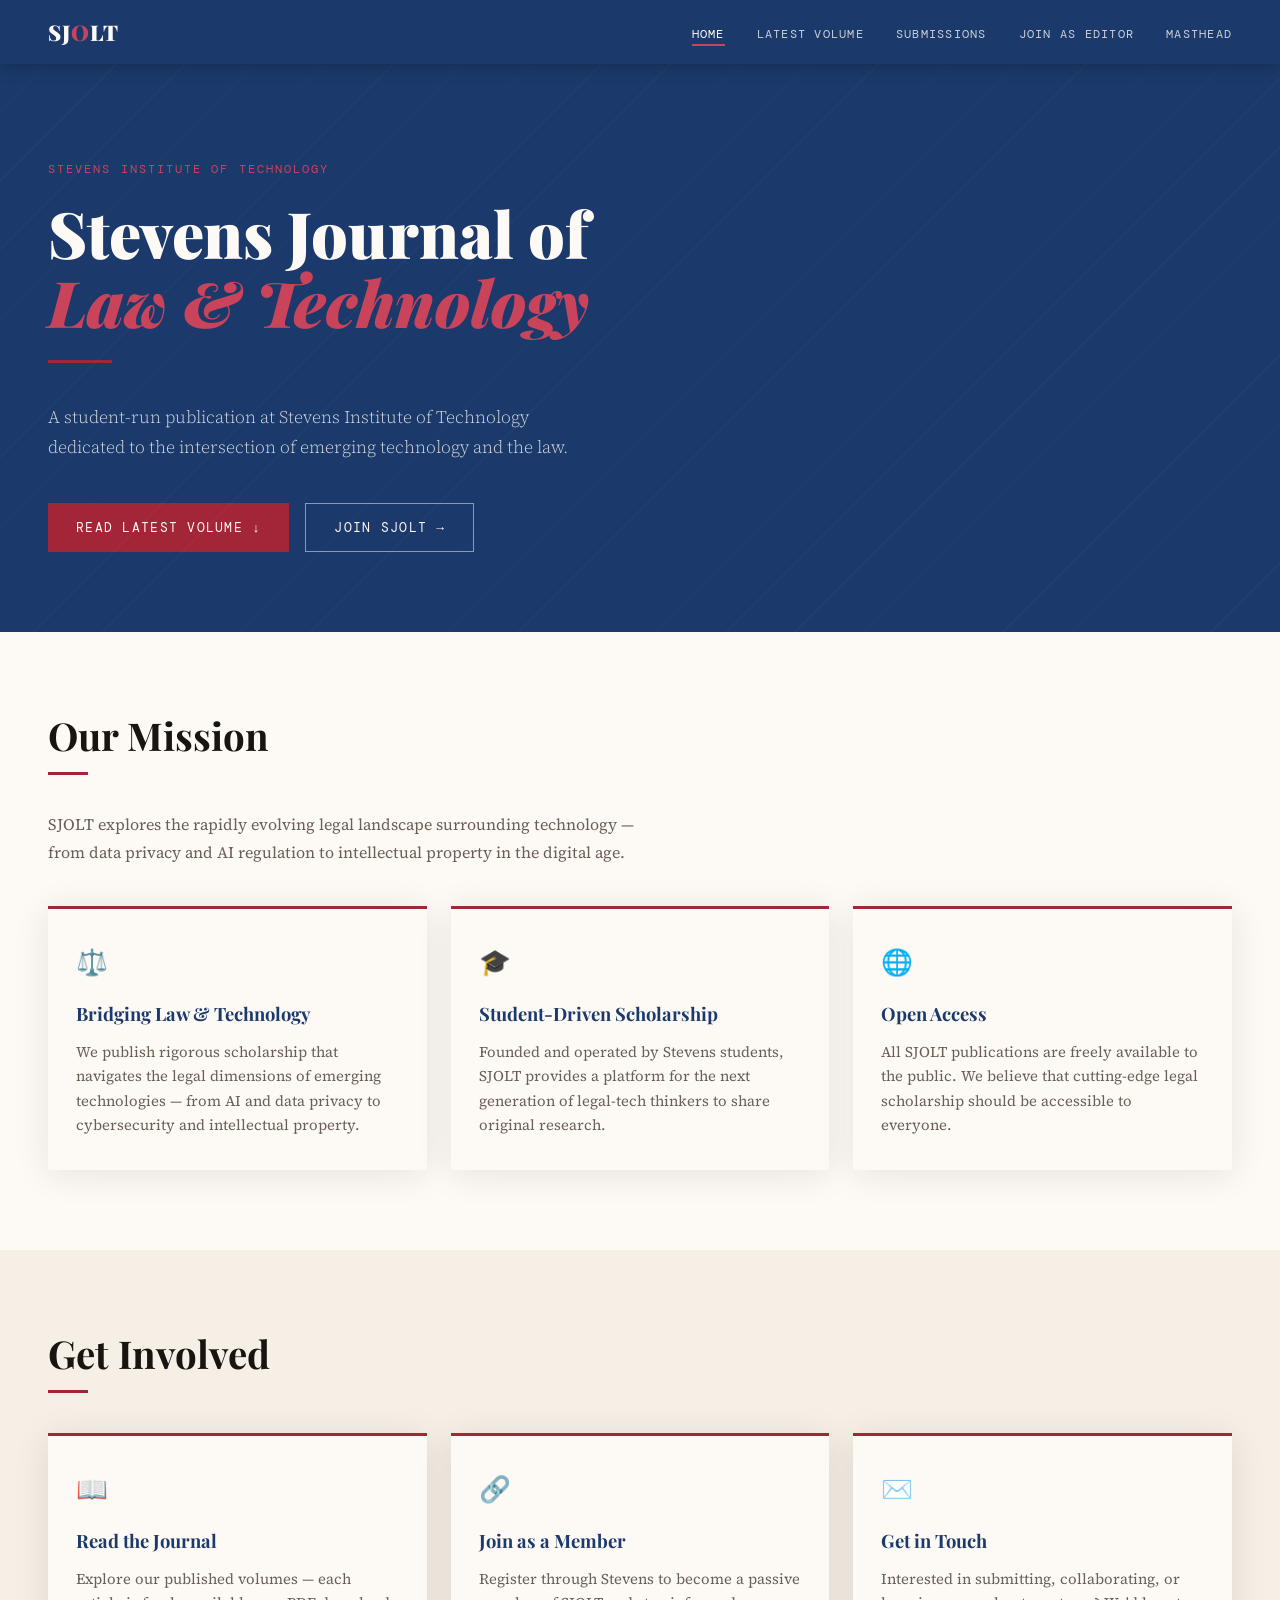
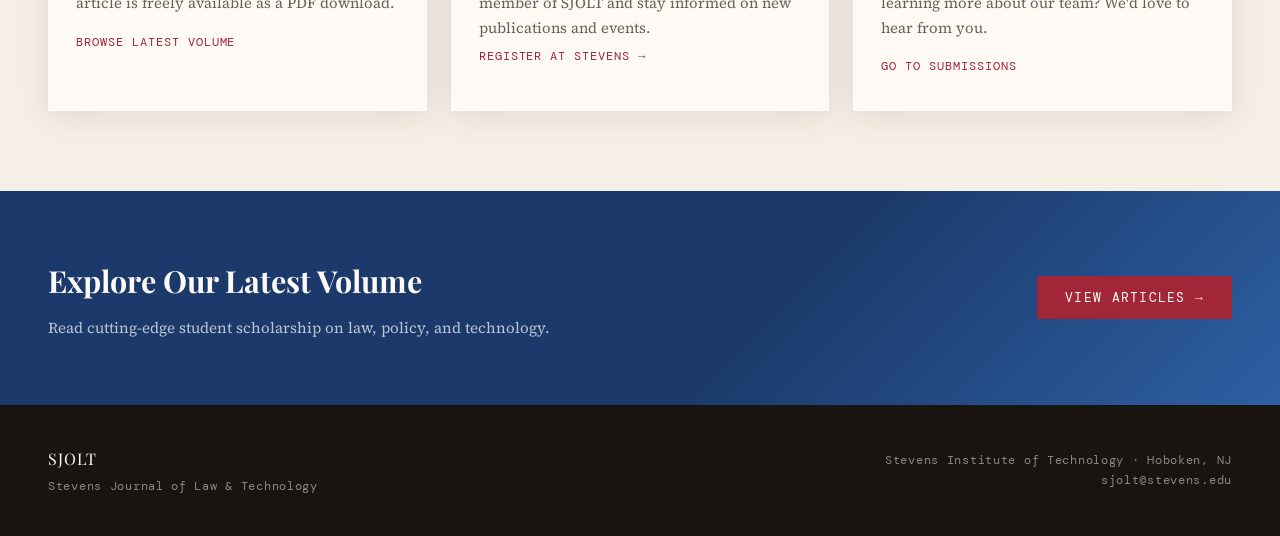
==== index.html @ f8bfecc7 "added actual data and volumes" ====
<!DOCTYPE html>
<html lang="en">
<head>
  <meta charset="UTF-8" />
  <meta name="viewport" content="width=device-width, initial-scale=1.0" />
  <title>SJOLT — Stevens Journal of Law & Technology</title>
  <link rel="preconnect" href="https://fonts.googleapis.com" />
  <link href="https://fonts.googleapis.com/css2?family=Playfair+Display:ital,wght@0,700;0,900;1,700&family=Source+Serif+4:ital,wght@0,300;0,400;0,600;1,300;1,400&family=DM+Mono:wght@400;500&display=swap" rel="stylesheet" />
  <style>
    /* ─── DESIGN TOKENS ─────────────────────────────────────── */
    :root {
      --red:        #A32638;   /* Stevens crimson */
      --red-dark:   #7A1C2A;
      --red-light:  #C9445A;
      --blue:       #1B3A6B;   /* Stevens navy */
      --blue-mid:   #2E5FA3;
      --blue-light: #D6E4F7;
      --white:      #FDFAF6;
      --cream:      #F5EFE6;
      --ink:        #1A1410;
      --muted:      #6B5F55;
      --rule:       rgba(163,38,56,0.18);
      --shadow:     0 4px 32px rgba(26,20,16,0.10);
      --shadow-lg:  0 12px 48px rgba(26,20,16,0.16);
    }

    /* ─── RESET & BASE ──────────────────────────────────────── */
    *, *::before, *::after { box-sizing: border-box; margin: 0; padding: 0; }
    html { scroll-behavior: smooth; }
    body {
      font-family: 'Source Serif 4', Georgia, serif;
      background: var(--white);
      color: var(--ink);
      font-size: 17px;
      line-height: 1.7;
    }
    img { display: block; max-width: 100%; }
    a { color: var(--red); text-decoration: none; }
    a:hover { text-decoration: underline; }

    /* ─── NAVIGATION ────────────────────────────────────────── */
    nav {
      position: sticky; top: 0; z-index: 100;
      background: var(--blue);
      display: flex; align-items: center; justify-content: space-between;
      padding: 0 48px;
      height: 64px;
      box-shadow: 0 2px 16px rgba(0,0,0,0.25);
    }
    .nav-logo {
      font-family: 'Playfair Display', serif;
      font-weight: 900;
      font-size: 1.35rem;
      color: var(--white);
      letter-spacing: 0.04em;
    }
    .nav-logo span { color: var(--red-light); }
    .nav-links { display: flex; gap: 32px; list-style: none; }
    .nav-links a {
      font-family: 'DM Mono', monospace;
      font-size: 0.78rem;
      letter-spacing: 0.1em;
      text-transform: uppercase;
      color: rgba(253,250,246,0.78);
      transition: color .2s;
    }
    .nav-links a:hover, .nav-links a.active { color: var(--white); text-decoration: none; }
    .nav-links a.active {
      border-bottom: 2px solid var(--red-light);
      padding-bottom: 2px;
    }
    .nav-burger { display: none; background: none; border: none; cursor: pointer; }
    .nav-burger span {
      display: block; width: 24px; height: 2px;
      background: var(--white); margin: 5px 0;
      transition: .3s;
    }

    /* ─── PAGES (SPA) ───────────────────────────────────────── */
    .page { display: none; animation: fadeUp .45s ease both; }
    .page.active { display: block; }
    @keyframes fadeUp {
      from { opacity: 0; transform: translateY(18px); }
      to   { opacity: 1; transform: translateY(0); }
    }

    /* ─── HERO ──────────────────────────────────────────────── */
    .hero {
      background: var(--blue);
      color: var(--white);
      padding: 96px 48px 80px;
      position: relative;
      overflow: hidden;
    }
    .hero::before {
      content: '';
      position: absolute; inset: 0;
      background: repeating-linear-gradient(
        -45deg,
        transparent,
        transparent 48px,
        rgba(255,255,255,0.025) 48px,
        rgba(255,255,255,0.025) 49px
      );
    }
    .hero-eyebrow {
      font-family: 'DM Mono', monospace;
      font-size: 0.72rem;
      letter-spacing: 0.18em;
      text-transform: uppercase;
      color: var(--red-light);
      margin-bottom: 18px;
    }
    .hero h1 {
      font-family: 'Playfair Display', serif;
      font-size: clamp(2.4rem, 5vw, 4.2rem);
      font-weight: 900;
      line-height: 1.08;
      max-width: 720px;
      margin-bottom: 24px;
    }
    .hero h1 em { font-style: italic; color: var(--red-light); }
    .hero-sub {
      font-size: 1.1rem;
      font-weight: 300;
      color: rgba(253,250,246,0.82);
      max-width: 560px;
      margin-bottom: 40px;
    }
    .hero-rule {
      width: 64px; height: 3px;
      background: var(--red);
      margin-bottom: 40px;
    }
    .btn {
      display: inline-flex; align-items: center; gap: 10px;
      padding: 13px 28px;
      font-family: 'DM Mono', monospace;
      font-size: 0.8rem;
      letter-spacing: 0.1em;
      text-transform: uppercase;
      border: none; cursor: pointer;
      transition: all .22s;
      text-decoration: none !important;
    }
    .btn-primary {
      background: var(--red);
      color: var(--white);
    }
    .btn-primary:hover { background: var(--red-dark); transform: translateY(-2px); box-shadow: 0 6px 20px rgba(163,38,56,0.4); }
    .btn-outline {
      background: transparent;
      color: var(--white);
      border: 1.5px solid rgba(253,250,246,0.5);
    }
    .btn-outline:hover { border-color: var(--white); background: rgba(255,255,255,0.08); }
    .btn-blue {
      background: var(--blue);
      color: var(--white);
    }
    .btn-blue:hover { background: var(--blue-mid); transform: translateY(-2px); }
    .hero-buttons { display: flex; gap: 16px; flex-wrap: wrap; }

    /* ─── SECTION SHELL ─────────────────────────────────────── */
    .section {
      padding: 80px 48px;
    }
    .section-alt { background: var(--cream); }
    .section-blue { background: var(--blue); color: var(--white); }
    .section-title {
      font-family: 'Playfair Display', serif;
      font-size: clamp(1.6rem, 3vw, 2.4rem);
      font-weight: 700;
      line-height: 1.2;
      margin-bottom: 8px;
    }
    .section-title-rule {
      width: 40px; height: 3px;
      background: var(--red);
      margin: 14px 0 36px;
    }
    .section-blue .section-title-rule { background: var(--red-light); }
    .section-sub {
      font-size: 1rem;
      color: var(--muted);
      max-width: 620px;
      margin-bottom: 40px;
    }
    .section-blue .section-sub { color: rgba(253,250,246,0.72); }

    /* ─── MISSION CARDS ─────────────────────────────────────── */
    .cards {
      display: grid;
      grid-template-columns: repeat(auto-fit, minmax(260px, 1fr));
      gap: 24px;
      margin-top: 40px;
    }
    .card {
      background: var(--white);
      border-top: 3px solid var(--red);
      padding: 32px 28px;
      box-shadow: var(--shadow);
      transition: transform .22s, box-shadow .22s;
    }
    .card:hover { transform: translateY(-4px); box-shadow: var(--shadow-lg); }
    .card-icon {
      font-size: 1.6rem;
      margin-bottom: 14px;
    }
    .card h3 {
      font-family: 'Playfair Display', serif;
      font-size: 1.15rem;
      margin-bottom: 10px;
      color: var(--blue);
    }
    .card p {
      font-size: 0.93rem;
      color: var(--muted);
      line-height: 1.65;
    }
    .card-action {
      margin-top: 18px;
      font-family: 'DM Mono', monospace;
      font-size: 0.76rem;
      letter-spacing: 0.08em;
      text-transform: uppercase;
      color: var(--red);
      cursor: pointer;
      background: none;
      border: none;
      padding: 0;
    }
    .card-action:hover { text-decoration: underline; }

    /* ─── LATEST VOLUME BTN AREA ────────────────────────────── */
    .volume-cta {
      background: linear-gradient(135deg, var(--blue) 60%, var(--blue-mid));
      color: var(--white);
      padding: 64px 48px;
      display: flex;
      align-items: center;
      justify-content: space-between;
      gap: 32px;
      flex-wrap: wrap;
    }
    .volume-cta h2 {
      font-family: 'Playfair Display', serif;
      font-size: 1.9rem;
      max-width: 500px;
    }
    .volume-cta p {
      color: rgba(253,250,246,0.72);
      margin-top: 8px;
      font-size: 0.95rem;
    }

    /* ─── ARTICLE LIST (Latest Volume) ─────────────────────── */
    .article-list { max-width: 860px; }
    .article-item {
      border-bottom: 1px solid var(--rule);
      padding: 36px 0;
      display: grid;
      grid-template-columns: 1fr auto;
      gap: 24px;
      align-start: start;
    }
    .article-item:first-child { padding-top: 0; }
    .article-meta {
      font-family: 'DM Mono', monospace;
      font-size: 0.72rem;
      letter-spacing: 0.1em;
      text-transform: uppercase;
      color: var(--red);
      margin-bottom: 8px;
    }
    .article-title {
      font-family: 'Playfair Display', serif;
      font-size: 1.25rem;
      font-weight: 700;
      color: var(--blue);
      margin-bottom: 10px;
      cursor: pointer;
      transition: color .18s;
    }
    .article-title:hover { color: var(--red); }
    .article-author {
      font-size: 0.88rem;
      font-style: italic;
      color: var(--muted);
      margin-bottom: 14px;
    }
    .article-abstract {
      font-size: 0.93rem;
      color: var(--muted);
      line-height: 1.7;
      max-width: 680px;
    }
    .article-download {
      display: flex;
      flex-direction: column;
      align-items: center;
      gap: 6px;
      padding: 16px 20px;
      background: var(--blue-light);
      color: var(--blue);
      font-family: 'DM Mono', monospace;
      font-size: 0.7rem;
      letter-spacing: 0.08em;
      text-transform: uppercase;
      border: none;
      cursor: pointer;
      transition: background .2s, color .2s;
      min-width: 90px;
      text-align: center;
      align-self: start;
      text-decoration: none !important;
    }
    .article-download:hover { background: var(--blue); color: var(--white); }
    .article-download-icon { font-size: 1.4rem; }

    /* ─── SUBMISSION FORMS ──────────────────────────────────── */
    .form-wrapper {
      background: var(--white);
      border-left: 4px solid var(--red);
      padding: 40px 36px;
      box-shadow: var(--shadow);
      max-width: 680px;
      margin-bottom: 40px;
    }
    .form-title {
      font-family: 'Playfair Display', serif;
      font-size: 1.3rem;
      color: var(--blue);
      margin-bottom: 6px;
    }
    .form-desc {
      font-size: 0.9rem;
      color: var(--muted);
      margin-bottom: 28px;
    }
    .form-group { margin-bottom: 20px; }
    .form-group label {
      display: block;
      font-family: 'DM Mono', monospace;
      font-size: 0.74rem;
      letter-spacing: 0.1em;
      text-transform: uppercase;
      color: var(--blue);
      margin-bottom: 6px;
    }
    .form-group input,
    .form-group textarea,
    .form-group select {
      width: 100%;
      padding: 12px 14px;
      border: 1.5px solid rgba(26,20,16,0.15);
      background: var(--white);
      font-family: 'Source Serif 4', serif;
      font-size: 0.95rem;
      color: var(--ink);
      outline: none;
      transition: border-color .2s;
    }
    .form-group input:focus,
    .form-group textarea:focus,
    .form-group select:focus { border-color: var(--red); }
    .form-group textarea { resize: vertical; min-height: 110px; }
    .form-row { display: grid; grid-template-columns: 1fr 1fr; gap: 16px; }
    .form-submit {
      background: var(--red);
      color: var(--white);
      border: none;
      padding: 13px 32px;
      font-family: 'DM Mono', monospace;
      font-size: 0.8rem;
      letter-spacing: 0.1em;
      text-transform: uppercase;
      cursor: pointer;
      transition: background .2s, transform .2s;
    }
    .form-submit:hover { background: var(--red-dark); transform: translateY(-2px); }
    .form-success {
      display: none;
      background: #e8f5e9;
      border-left: 4px solid #388e3c;
      padding: 16px 20px;
      font-size: 0.9rem;
      color: #1b5e20;
      margin-top: 16px;
    }

    /* ─── GUIDELINES ────────────────────────────────────────── */
    .guidelines {
      background: var(--cream);
      border-left: 4px solid var(--blue);
      padding: 32px 36px;
      max-width: 720px;
      margin-bottom: 48px;
    }
    .guidelines h3 {
      font-family: 'Playfair Display', serif;
      font-size: 1.1rem;
      color: var(--blue);
      margin-bottom: 16px;
    }
    .guidelines ul {
      list-style: none;
      padding: 0;
    }
    .guidelines ul li {
      padding: 6px 0 6px 22px;
      position: relative;
      font-size: 0.95rem;
      color: var(--ink);
      border-bottom: 1px solid rgba(0,0,0,0.06);
    }
    .guidelines ul li:last-child { border-bottom: none; }
    .guidelines ul li::before {
      content: '—';
      position: absolute; left: 0;
      color: var(--red);
      font-weight: 700;
    }

    /* ─── MASTHEAD ──────────────────────────────────────────── */
    .masthead-section { margin-bottom: 56px; }
    .masthead-role {
      font-family: 'DM Mono', monospace;
      font-size: 0.74rem;
      letter-spacing: 0.14em;
      text-transform: uppercase;
      color: var(--red);
      margin-bottom: 20px;
      padding-bottom: 10px;
      border-bottom: 2px solid var(--rule);
    }
    .masthead-eic {
      display: flex;
      align-items: center;
      gap: 28px;
      margin-bottom: 32px;
    }
    .masthead-avatar {
      width: 72px; height: 72px;
      background: var(--blue);
      border-radius: 50%;
      display: flex; align-items: center; justify-content: center;
      color: var(--white);
      font-family: 'Playfair Display', serif;
      font-size: 1.5rem;
      font-weight: 700;
      flex-shrink: 0;
    }
    .masthead-avatar.sm {
      width: 48px; height: 48px;
      font-size: 1rem;
    }
    .masthead-name {
      font-family: 'Playfair Display', serif;
      font-size: 1.2rem;
      font-weight: 700;
      color: var(--blue);
    }
    .masthead-title-tag {
      font-size: 0.85rem;
      color: var(--muted);
      font-style: italic;
    }
    .masthead-grid {
      display: grid;
      grid-template-columns: repeat(auto-fill, minmax(220px, 1fr));
      gap: 20px;
    }
    .masthead-member {
      display: flex; align-items: center; gap: 16px;
      padding: 16px;
      background: var(--cream);
      border-top: 2px solid var(--blue-light);
      transition: border-color .2s;
    }
    .masthead-member:hover { border-top-color: var(--red); }

    /* ─── EDITOR INFO ───────────────────────────────────────── */
    .editor-blurb {
      background: linear-gradient(135deg, var(--blue) 0%, var(--blue-mid) 100%);
      color: var(--white);
      padding: 48px 40px;
      max-width: 680px;
      margin-bottom: 40px;
    }
    .editor-blurb h3 {
      font-family: 'Playfair Display', serif;
      font-size: 1.4rem;
      margin-bottom: 16px;
    }
    .editor-blurb ul {
      list-style: none;
      padding: 0;
      margin-top: 16px;
    }
    .editor-blurb ul li {
      padding: 5px 0 5px 20px;
      position: relative;
      font-size: 0.95rem;
      color: rgba(253,250,246,0.85);
    }
    .editor-blurb ul li::before {
      content: '›';
      position: absolute; left: 0;
      color: var(--red-light);
      font-weight: 700;
    }

    /* ─── VOLUME CARDS (Journal page) ──────────────────────── */
    .volume-list { display: grid; gap: 28px; max-width: 860px; }
    .volume-card {
      display: grid;
      grid-template-columns: 1fr auto;
      gap: 24px; align-items: center;
      background: var(--white);
      border-left: 4px solid var(--red);
      padding: 32px 28px;
      box-shadow: var(--shadow);
      transition: transform .22s, box-shadow .22s;
    }
    .volume-card:hover { transform: translateY(-3px); box-shadow: var(--shadow-lg); }
    .volume-card-eyebrow {
      font-family: 'DM Mono', monospace;
      font-size: 0.72rem; letter-spacing: 0.14em;
      text-transform: uppercase; color: var(--red);
      margin-bottom: 8px;
    }
    .volume-card-title {
      font-family: 'Playfair Display', serif;
      font-size: 1.4rem; font-weight: 700;
      color: var(--blue); margin-bottom: 10px;
    }
    .volume-card-desc {
      font-size: 0.93rem; color: var(--muted); line-height: 1.65;
      margin-bottom: 16px;
    }
    .volume-card-count {
      font-family: 'DM Mono', monospace;
      font-size: 0.74rem; letter-spacing: 0.08em;
      color: var(--muted); margin-bottom: 16px;
    }
    .volume-card-actions { display: flex; gap: 12px; flex-wrap: wrap; }
    .volume-card-dl {
      display: inline-flex; align-items: center; gap: 8px;
      padding: 10px 20px; background: var(--blue);
      color: var(--white); font-family: 'DM Mono', monospace;
      font-size: 0.74rem; letter-spacing: 0.08em;
      text-transform: uppercase; border: none;
      cursor: pointer; transition: background .2s;
      text-decoration: none !important;
    }
    .volume-card-dl:hover { background: var(--blue-mid); }
    .volume-card-dl.outline {
      background: transparent; color: var(--blue);
      border: 1.5px solid var(--blue);
    }
    .volume-card-dl.outline:hover { background: var(--blue-light); }
    .volume-badge {
      background: linear-gradient(135deg, var(--blue), var(--blue-mid));
      color: var(--white); width: 80px; height: 80px;
      display: flex; flex-direction: column;
      align-items: center; justify-content: center;
      flex-shrink: 0; font-family: 'Playfair Display', serif;
      font-size: 1.4rem; font-weight: 900; line-height: 1;
    }
    .volume-badge span {
      font-family: 'DM Mono', monospace;
      font-size: 0.58rem; letter-spacing: 0.1em;
      text-transform: uppercase; color: rgba(255,255,255,0.65);
      margin-top: 4px;
    }

    /* ─── ARTICLE FILTER (Articles page) ───────────────────── */
    .article-filter {
      display: flex; gap: 8px; flex-wrap: wrap;
      margin-bottom: 36px;
    }
    .filter-btn {
      padding: 7px 16px; border: 1.5px solid var(--border, #DDD5C8);
      background: transparent; color: var(--muted);
      font-family: 'DM Mono', monospace;
      font-size: 0.72rem; letter-spacing: 0.08em;
      text-transform: uppercase; cursor: pointer;
      transition: all .18s;
    }
    .filter-btn:hover { border-color: var(--blue); color: var(--blue); }
    .filter-btn.active {
      background: var(--blue); border-color: var(--blue);
      color: var(--white);
    }
    .article-vol-badge {
      display: inline-block;
      padding: 2px 10px; background: var(--blue-light);
      color: var(--blue); font-family: 'DM Mono', monospace;
      font-size: 0.68rem; letter-spacing: 0.08em;
      text-transform: uppercase; margin-bottom: 8px;
    }

    /* ─── GOOGLE FORM EMBED ─────────────────────────────────── */
    .gform-wrapper {
      margin-bottom: 40px;
      max-width: 680px;
    }
    .gform-header {
      background: var(--blue);
      padding: 24px 28px 20px;
    }
    .gform-header-title {
      font-family: 'Playfair Display', serif;
      font-size: 1.3rem;
      color: var(--white);
      margin-bottom: 4px;
    }
    .gform-header-desc {
      font-size: 0.88rem;
      color: rgba(253,250,246,0.72);
    }
    .gform-frame-outer {
      border: 1.5px solid rgba(163,38,56,0.18);
      border-top: none;
      background: var(--white);
    }
    .gform-frame-outer iframe {
      display: block;
      width: 100%;
      border: none;
    }
    .gform-fallback {
      padding: 16px 24px;
      background: var(--cream);
      border-top: 1px solid rgba(163,38,56,0.12);
      font-size: 0.82rem;
      color: var(--muted);
    }
    .gform-fallback a { color: var(--blue); font-weight: 600; }

    /* ─── FOOTER ────────────────────────────────────────────── */
    footer {
      background: var(--ink);
      color: rgba(253,250,246,0.5);
      padding: 40px 48px;
      display: flex;
      align-items: center;
      justify-content: space-between;
      flex-wrap: wrap;
      gap: 16px;
      font-family: 'DM Mono', monospace;
      font-size: 0.74rem;
      letter-spacing: 0.06em;
    }
    footer a { color: rgba(253,250,246,0.5); }
    footer a:hover { color: var(--white); }
    .footer-logo {
      font-family: 'Playfair Display', serif;
      font-size: 1rem;
      color: var(--white);
      letter-spacing: 0.06em;
    }

    /* ─── TOAST ─────────────────────────────────────────────── */
    #toast {
      position: fixed; bottom: 28px; right: 28px;
      background: var(--blue);
      color: var(--white);
      padding: 14px 22px;
      font-family: 'DM Mono', monospace;
      font-size: 0.8rem;
      box-shadow: var(--shadow-lg);
      opacity: 0;
      transform: translateY(12px);
      transition: all .3s;
      z-index: 999;
      pointer-events: none;
    }
    #toast.show { opacity: 1; transform: translateY(0); }

    /* ─── MOBILE ─────────────────────────────────────────────── */
    @media (max-width: 700px) {
      nav { padding: 0 20px; }
      .nav-links { display: none; flex-direction: column; position: absolute; top: 64px; left: 0; right: 0; background: var(--blue); padding: 16px 24px; gap: 16px; }
      .nav-links.open { display: flex; }
      .nav-burger { display: block; }
      .hero, .section, .volume-cta { padding: 56px 24px; }
      .form-row { grid-template-columns: 1fr; }
      .article-item { grid-template-columns: 1fr; }
      .masthead-eic { flex-direction: column; align-items: flex-start; gap: 16px; }
      footer { flex-direction: column; align-items: flex-start; padding: 32px 24px; }
    }
  </style>
</head>
<body>

<!-- ═══════════════════════════════ NAVIGATION ══════════════════════════════ -->
<nav>
  <div class="nav-logo">SJ<span>O</span>LT</div>
  <ul class="nav-links" id="navLinks">
    <li><a href="#" class="active" data-page="home">Home</a></li>
    <li><a href="#" data-page="volume">Latest Volume</a></li>
    <li><a href="#" data-page="submissions">Submissions</a></li>
    <li><a href="#" data-page="editors">Join as Editor</a></li>
    <li><a href="#" data-page="masthead">Masthead</a></li>
  </ul>
  <button class="nav-burger" id="burger" aria-label="Menu">
    <span></span><span></span><span></span>
  </button>
</nav>

<!-- ═══════════════════════════════ HOME PAGE ═══════════════════════════════ -->
<div class="page active" id="page-home">

  <!-- Hero -->
  <div class="hero">
    <div class="hero-eyebrow">Stevens Institute of Technology</div>
    <h1>Stevens Journal of<br><em>Law &amp; Technology</em></h1>
    <div class="hero-rule"></div>
    <p class="hero-sub">
      A student-run publication at Stevens Institute of Technology dedicated to the intersection of emerging technology and the law.
    </p>
    <div class="hero-buttons">
      <button class="btn btn-primary" onclick="navigate('volume')">Read Latest Volume ↓</button>
      <a class="btn btn-outline" href="https://stevens.edu" target="_blank">Join SJOLT →</a>
    </div>
  </div>

  <!-- Mission -->
  <div class="section">
    <div class="section-title">Our Mission</div>
    <div class="section-title-rule"></div>
    <p class="section-sub">
      SJOLT explores the rapidly evolving legal landscape surrounding technology — from data privacy and AI regulation to intellectual property in the digital age.
    </p>
    <div class="cards" id="missionCards"></div>
  </div>

  <!-- Get Involved -->
  <div class="section section-alt">
    <div class="section-title">Get Involved</div>
    <div class="section-title-rule"></div>
    <div class="cards" id="involvedCards"></div>
  </div>

  <!-- Latest Volume CTA -->
  <div class="volume-cta">
    <div>
      <h2>Explore Our Latest Volume</h2>
      <p>Read cutting-edge student scholarship on law, policy, and technology.</p>
    </div>
    <button class="btn btn-primary" onclick="navigate('volume')">View Articles →</button>
  </div>

</div>

<!-- ═══════════════════════════════ LATEST VOLUME ═══════════════════════════ -->
<div class="page" id="page-volume">
  <div class="hero" style="padding-bottom:48px;">
    <div class="hero-eyebrow">Publications</div>
    <h1 id="volumeHeroTitle">Volume —</h1>
    <div class="hero-rule"></div>
    <p class="hero-sub" id="volumeHeroSub"></p>
  </div>

  <!-- Individual articles -->
  <div class="section">
    <div class="section-title">Articles</div>
    <div class="section-title-rule"></div>
    <div class="article-list" id="articleList"></div>
  </div>

  <!-- Archive -->
  <div class="section section-alt" id="archiveSection">
    <div class="section-title">Archive</div>
    <div class="section-title-rule"></div>
    <p class="section-sub">Download the complete journal PDF for each past volume.</p>
    <div class="volume-list" id="archiveList"></div>
  </div>
</div>

<!-- ═══════════════════════════════ SUBMISSIONS ════════════════════════════ -->
<div class="page" id="page-submissions">
  <div class="hero" style="padding-bottom:48px;">
    <div class="hero-eyebrow">Submit Your Work</div>
    <h1>Submission <em>Guidelines</em></h1>
    <div class="hero-rule"></div>
    <p class="hero-sub">We welcome original scholarship from law students, technologists, and interdisciplinary researchers.</p>
  </div>
  <div class="section">
    <div class="section-title">Submission Guidelines</div>
    <div class="section-title-rule"></div>
    <div class="guidelines" id="guidelinesList"></div>

    <!-- Interest Form -->
    <div class="form-wrapper">
      <div class="form-title">Submission Interest Form</div>
      <div class="form-desc">Not ready to submit yet? Reach out to our editors to discuss your idea first.</div>
      <div class="form-group">
        <label>Full Name</label>
        <input type="text" placeholder="Jane Smith" id="if-name" />
      </div>
      <div class="form-group">
        <label>Email</label>
        <input type="email" placeholder="jane@example.com" id="if-email" />
      </div>
      <div class="form-group">
        <label>Topic / Working Title</label>
        <input type="text" placeholder="e.g. AI Liability in Autonomous Systems" id="if-topic" />
      </div>
      <div class="form-group">
        <label>Brief Description</label>
        <textarea placeholder="Tell us about your research idea in 2–3 sentences..." id="if-desc"></textarea>
      </div>
      <button class="form-submit" onclick="submitForm('interest')">Send Inquiry</button>
      <div class="form-success" id="success-interest">✓ Thanks! An editor will reach out within 5 business days.</div>
    </div>

    <!-- Full Submission Form — Google Form embed -->
    <div class="gform-wrapper">
      <div class="gform-header">
        <div class="gform-header-title">Formal Submission Form</div>
        <div class="gform-header-desc">Ready to submit a completed piece? Fill out the form below to upload your manuscript.</div>
      </div>
      <div class="gform-frame-outer">
        <!--
          HOW TO UPDATE THIS:
          1. Open your Google Form → click Send → click the embed tab (<>)
          2. Copy the src URL from the iframe code Google gives you
          3. Paste it into the src attribute below, replacing the placeholder
          The URL looks like: https://docs.google.com/forms/d/e/LONG_ID/viewform?embedded=true
        -->
        <iframe
          src="https://docs.google.com/forms/d/e/PASTE_YOUR_SUBMISSION_FORM_ID_HERE/viewform?embedded=true"
          height="900"
          loading="lazy"
          title="SJOLT Manuscript Submission Form">
          Loading form…
        </iframe>
      </div>
      <div class="gform-fallback">
        Form not loading? <a href="https://docs.google.com/forms/d/e/PASTE_YOUR_SUBMISSION_FORM_ID_HERE/viewform" target="_blank">Open it directly →</a>
      </div>
    </div>
  </div>
</div>

<!-- ═══════════════════════════════ EDITOR PAGE ════════════════════════════ -->
<div class="page" id="page-editors">
  <div class="hero" style="padding-bottom:48px;">
    <div class="hero-eyebrow">Join the Team</div>
    <h1>Become an <em>Editor</em></h1>
    <div class="hero-rule"></div>
    <p class="hero-sub">Help shape the future of law and technology scholarship at Stevens.</p>
  </div>
  <div class="section">
    <div class="section-title">What Editors Do</div>
    <div class="section-title-rule"></div>
    <div class="editor-blurb">
      <h3>The Editorial Experience</h3>
      <p>
        SJOLT editors play a central role in producing rigorous, high-quality legal scholarship. As an editor, you'll work closely with authors and senior editors to shape submitted articles from first draft to final publication.
      </p>
      <ul>
        <li>Review and provide substantive feedback on submitted manuscripts</li>
        <li>Fact-check citations and ensure Bluebook compliance</li>
        <li>Collaborate with the Editor in Chief on volume planning</li>
        <li>Participate in editorial board meetings and discussions</li>
        <li>Help recruit authors and promote the journal on campus</li>
        <li>Build skills in legal writing, analysis, and editing</li>
      </ul>
    </div>

    <!-- Editor Application Form -->
    <div class="form-wrapper">
      <div class="form-title">Editor Application</div>
      <div class="form-desc">Applications are reviewed on a rolling basis. We welcome applicants from all majors.</div>
      <div class="form-row">
        <div class="form-group">
          <label>First Name</label>
          <input type="text" id="ea-fname" />
        </div>
        <div class="form-group">
          <label>Last Name</label>
          <input type="text" id="ea-lname" />
        </div>
      </div>
      <div class="form-group">
        <label>Stevens Email</label>
        <input type="email" placeholder="jsmith@stevens.edu" id="ea-email" />
      </div>
      <div class="form-group">
        <label>Year</label>
        <select id="ea-year">
          <option value="">Select year…</option>
          <option>First Year</option>
          <option>Sophomore</option>
          <option>Junior</option>
          <option>Senior</option>
          <option>Graduate Student</option>
        </select>
      </div>
      <div class="form-group">
        <label>Major / Program</label>
        <input type="text" id="ea-major" />
      </div>
      <div class="form-group">
        <label>Why do you want to join SJOLT? (200–400 words)</label>
        <textarea style="min-height:160px;" id="ea-why"></textarea>
      </div>
      <button class="form-submit" onclick="submitForm('editor')">Submit Application</button>
      <div class="form-success" id="success-editor">✓ Application received! We'll follow up within two weeks.</div>
    </div>
  </div>
</div>

<!-- ═══════════════════════════════ MASTHEAD ═══════════════════════════════ -->
<div class="page" id="page-masthead">
  <div class="hero" style="padding-bottom:48px;">
    <div class="hero-eyebrow">Editorial Board</div>
    <h1>The <em>Masthead</em></h1>
    <div class="hero-rule"></div>
    <p class="hero-sub">Meet the team behind SJOLT's editorial operations.</p>
  </div>
  <div class="section" id="mastheadContent"></div>
</div>

<!-- ═══════════════════════════════ FOOTER ════════════════════════════════ -->
<footer>
  <div>
    <div class="footer-logo">SJOLT</div>
    <div style="margin-top:4px;">Stevens Journal of Law &amp; Technology</div>
  </div>
  <div style="text-align:right;">
    Stevens Institute of Technology · Hoboken, NJ<br>
    <a href="mailto:sjolt@stevens.edu">sjolt@stevens.edu</a>
  </div>
</footer>

<div id="toast"></div>

<!-- ═══════════════════════════════ DATA ══════════════════════════════════ -->
<script>
/* ╔══════════════════════════════════════════════════════════╗
   ║  CONTENT DATA — Edit this section to update the site!   ║
   ╚══════════════════════════════════════════════════════════╝ */

const DATA = {
  "mission": [
    {
      "icon": "⚖️",
      "title": "Bridging Law & Technology",
      "text": "We publish rigorous scholarship that navigates the legal dimensions of emerging technologies — from AI and data privacy to cybersecurity and intellectual property."
    },
    {
      "icon": "🎓",
      "title": "Student-Driven Scholarship",
      "text": "Founded and operated by Stevens students, SJOLT provides a platform for the next generation of legal-tech thinkers to share original research."
    },
    {
      "icon": "🌐",
      "title": "Open Access",
      "text": "All SJOLT publications are freely available to the public. We believe that cutting-edge legal scholarship should be accessible to everyone."
    }
  ],
  "involved": [
    {
      "icon": "📖",
      "title": "Read the Journal",
      "text": "Explore our published volumes — each article is freely available as a PDF download.",
      "actionLabel": "Browse Latest Volume",
      "actionPage": "volume"
    },
    {
      "icon": "🔗",
      "title": "Join as a Member",
      "text": "Register through Stevens to become a passive member of SJOLT and stay informed on new publications and events.",
      "actionLabel": "Register at Stevens →",
      "actionUrl": "https://stevens.edu"
    },
    {
      "icon": "✉️",
      "title": "Get in Touch",
      "text": "Interested in submitting, collaborating, or learning more about our team? We'd love to hear from you.",
      "actionLabel": "Go to Submissions",
      "actionPage": "submissions"
    }
  ],
  "latestVolume": {
    "number": "Volume I",
    "year": "2024–2025",
    "description": "Our inaugural volume explores foundational questions at the intersection of law, policy, and emerging technology.",
    "articles": [
      {
        "title": "Digital Diagnostics and the Dilemma of Consent: Rethinking Patient Autonomy with AI-Powered Medicine",
        "author": "Rimmo Loyi Lego",
        "affiliation": "Stevens Institute of Technology '22",
        "abstract": "This paper critically assesses the threat AI-powered diagnostics presents to US\nhealthcare's traditional informed consent dogma. Derived from traditional cases like\nCanterbury v. Spence (1972) and Schloendorff (1914), the research reveals how opaque,\nalgorithmic decision-making undermines patient autonomy and raises legal liability.\nWeaving together doctrinal and philosophical analysis, the paper contends the necessity\nof normative reforms—such as legislating algorithmic explainability into law and\nregulation—to modernize statutory and regulatory codes. Comparative EU lessons in\ndata protection and medical device regulation highlight the need for proactive U.S.\nlegislative changes. The work invites additional empirical studies on patient outcomes\nand satisfaction in AI-supported diagnostic procedures to guarantee ethical and\neffective clinical practice.",
        "pdfUrl": "articles/lego_digital_diagnostics.pdf"
      },
      {
        "title": "On the Protection of Workers’ Rights in the Digitized Workplace",
        "author": "Kai de la Cruz",
        "affiliation": "",
        "abstract": "This paper examines how emergent forms of digital surveillance and algorithmic\nmanagement are reshaping labor relations and undermining core protections under the\nNational Labor Relations Act (NLRA). While often framed as neutral tools of efficiency,\ncybernated management systems are increasingly used to suppress union activity,\nobscure decision-making processes, and entrench managerial power. Drawing on legal\nscholarship, case law, and recent memoranda from the National Labor Relations Board\n(NLRB), including the now-rescinded GC 23-02, the paper outlines the risks posed by\nartificial intelligence, pre-employment screening tools, and continuous workplace\nmonitoring. It traces the historical lineage of scientific management and surveillance\nback to earlier forms of labor discipline, such as racialized coercion and Pinkerton union-\nbusting, arguing that contemporary tools reproduce similar hierarchies with greater\nopacity. The analysis highlights how current NLRB standards—developed in a pre-digital\nera—fail to adequately address the psychological, legal, and structural implications of\n21st-century surveillance practices. Special attention is paid to how the political\ncomposition of the NLRB shapes the enforcement of labor law, with the rescission of\ndozens of pro-worker memos under the second Trump administration illustrating the\nfragility of regulatory protections. Ultimately, the paper calls for a more aggressive and\nstrategic response by unions, legal advocates, and the Board itself to confront the\ninchoate crisis of digital labor control. Without such intervention, algorithmic\nmanagement will continue to erode worker autonomy, collective action, and the\npossibility of democratic oversight in the workplace.",
        "pdfUrl": "articles/cruz_workers_rights.pdf"
      },
      {
        "title": "The Causal Ligament: Corporate and Agency Law and the Autonomous Weapons Accountability Gap",
        "author": "Lauren E. Garrett",
        "affiliation": "Stevens Institute of Technology '26",
        "abstract": "When an autonomous weapons system misclassifies civilians as combatants and\ndestroys them, the frameworks most commonly invoked return a verdict that is, beneath\ntheir institutional veneer, a verdict of silence: command responsibility requires proof of\ncommand knowledge that autonomous targeting dissolves by design, and the policy\naspiration of meaningful human control, however prolifically circulated, prescribes no\noperational threshold and furnishes no forum with anything a plaintiff can take to court.\nThis Article proposes that corporate and agency law, brought to bear alongside IHL\nrather than in its place, supplies accountability mechanisms the humanitarian\nframework cannot produce unaided. The principal-agent relationship applies to\nautonomous weapons deployment with documentary precision; respondeat superior\nfastens liability without the intent requirements autonomous targeting renders\npermanently unavailable; and the retained control and inherently dangerous activity\nexceptions reach manufacturers and developers under existing domestic law, each\nsubject to the qualification that courts have historically resisted applying these\ndoctrines to battlefield sovereign conduct and that the argument for extending them\nmust be earned rather than assumed. Against deploying states, both IHL and corporate\ntort law encounter the same sovereign immunity wall, and this Article identifies a treaty\npathway whose structural design questions existing international instruments have\nalready answered, a pathway made politically conceivable by the commercial pressure\nthat transformed asbestos, tobacco, and pharmaceutical litigation into regulatory\nreform, though its realization remains contingent on political will this Article cannot\nsupply.",
        "pdfUrl": "articles/garrett_causal_ligament.pdf"
      }
    ]
  },
  "archive": [
    {
      "number": "Volume I",
      "year": "2024-2025",
      "fullPdfUrl": "volumes/volume_1.pdf"
    }
  ],
  "guidelines": [
    "Manuscripts must be original, unpublished work not under review elsewhere",
    "Submissions should be 8,000–15,000 words including footnotes; shorter Notes (4,000–8,000 words) are also accepted",
    "All citations must comply with The Bluebook (21st edition)",
    "Submissions must be anonymized — remove all identifying author information before upload",
    "Accepted formats: Microsoft Word (.docx) or PDF",
    "Authors will be notified of a decision within 8–10 weeks of submission"
  ],
  "masthead": {
    "editorInChief": {
      "name": "Nicholas Russo",
      "year": "Class of '27",
      "bio": "Editor in Chief"
    },
    "editors": [
      {
        "name": "Alessia Giuffrida",
        "year": "Class of '29"
      },
      {
        "name": "Amani Karim",
        "year": "Class of '28"
      },
      {
        "name": "Ananya Iyer",
        "year": "Class of '27"
      },
      {
        "name": "Charlotte Hubert",
        "year": "Class of '29"
      },
      {
        "name": "Jebin Thing",
        "year": "Class of '28"
      },
      {
        "name": "Jong In Park",
        "year": "Class of '29"
      },
      {
        "name": "Vritika Mandapaka",
        "year": "Class of '26"
      },
      {
        "name": "Lieu Butler",
        "year": "Class of '29"
      },
      {
        "name": "Sahana Ali",
        "year": "Class of '27"
      },
      {
        "name": "Victoria Martinez",
        "year": "Class of '29"
      },
      {
        "name": "Kimberly Hernandez",
        "year": "Class of '29"
      },
      {
        "name": "Viyasha Thakar",
        "year": ""
      }
    ]
  }
};

/* ══════════════════ END OF CONTENT DATA ══════════════════════ */


/* ─── RENDER FUNCTIONS ────────────────────────────────────── */

function initials(name) {
  return name.split(' ').map(w => w[0]).join('').slice(0,2).toUpperCase();
}

function colorForName(name) {
  const colors = ['#A32638','#1B3A6B','#2E5FA3','#7A1C2A','#345995'];
  let h = 0;
  for (let c of name) h = (h * 31 + c.charCodeAt(0)) & 0xffffffff;
  return colors[Math.abs(h) % colors.length];
}

function renderMission() {
  document.getElementById('missionCards').innerHTML = DATA.mission.map(m => `
    <div class="card">
      <div class="card-icon">${m.icon}</div>
      <h3>${m.title}</h3>
      <p>${m.text}</p>
    </div>
  `).join('');
}

function renderInvolved() {
  document.getElementById('involvedCards').innerHTML = DATA.involved.map(c => `
    <div class="card">
      <div class="card-icon">${c.icon}</div>
      <h3>${c.title}</h3>
      <p>${c.text}</p>
      ${c.actionPage
        ? `<button class="card-action" onclick="navigate('${c.actionPage}')">${c.actionLabel}</button>`
        : `<a class="card-action" href="${c.actionUrl}" target="_blank">${c.actionLabel}</a>`
      }
    </div>
  `).join('');
}

function renderVolume() {
  const v = DATA.latestVolume;
  document.getElementById('volumeHeroTitle').textContent = v.number + ' · ' + v.year;
  document.getElementById('volumeHeroSub').textContent = v.description;
  document.getElementById('articleList').innerHTML = v.articles.map((a, i) => `
    <div class="article-item">
      <div>
        <div class="article-meta">Article ${String(i+1).padStart(2,'0')} · ${v.number}</div>
        <div class="article-title">${a.title}</div>
        <div class="article-author">${a.author} — ${a.affiliation}</div>
        <div class="article-abstract">${a.abstract}</div>
      </div>
      <a class="article-download" href="${a.pdfUrl}" download title="Download PDF">
        <span class="article-download-icon">⬇</span>
        PDF
      </a>
    </div>
  `).join('');
}

function renderArchive() {
  const archive = DATA.archive;
  const section = document.getElementById('archiveSection');

  // Hide the whole section if there are no past volumes yet
  if (!archive || archive.length === 0) {
    section.style.display = 'none';
    return;
  }
  section.style.display = 'block';

  document.getElementById('archiveList').innerHTML = archive.map(v => `
    <div class="volume-card">
      <div>
        <div class="volume-card-eyebrow">${v.year}</div>
        <div class="volume-card-title">${v.number}</div>
        <div class="volume-card-actions">
          <a class="volume-card-dl" href="${v.fullPdfUrl}" download>
            ⬇ Download Full Volume
          </a>
        </div>
      </div>
      <div class="volume-badge">
        ${v.number.replace('Volume ', '')}
        <span>Vol</span>
      </div>
    </div>
  `).join('');
}

function renderGuidelines() {
  document.getElementById('guidelinesList').innerHTML = `
    <h3>Author Guidelines</h3>
    <ul>${DATA.guidelines.map(g => `<li>${g}</li>`).join('')}</ul>
  `;
}

function renderMasthead() {
  const m = DATA.masthead;
  const eic = m.editorInChief;
  document.getElementById('mastheadContent').innerHTML = `
    <div class="masthead-section">
      <div class="masthead-role">Editor in Chief</div>
      <div class="masthead-eic">
        <div class="masthead-avatar" style="background:${colorForName(eic.name)}">${initials(eic.name)}</div>
        <div>
          <div class="masthead-name">${eic.name}</div>
          <div class="masthead-title-tag">${eic.year}</div>
        </div>
      </div>
    </div>
    <div class="masthead-section">
      <div class="masthead-role">Editors</div>
      <div class="masthead-grid">
        ${m.editors.map(e => `
          <div class="masthead-member">
            <div class="masthead-avatar sm" style="background:${colorForName(e.name)}">${initials(e.name)}</div>
            <div>
              <div class="masthead-name" style="font-size:1rem;">${e.name}</div>
              <div class="masthead-title-tag" style="font-size:0.8rem;">${e.year}</div>
            </div>
          </div>
        `).join('')}
      </div>
    </div>
  `;
}

/* ─── NAVIGATION ──────────────────────────────────────────── */

function navigate(page) {
  document.querySelectorAll('.page').forEach(p => p.classList.remove('active'));
  document.querySelectorAll('.nav-links a').forEach(a => {
    a.classList.toggle('active', a.dataset.page === page);
  });
  document.getElementById('page-' + page).classList.add('active');
  window.scrollTo({ top: 0, behavior: 'smooth' });
  // close mobile menu
  document.getElementById('navLinks').classList.remove('open');
}

document.querySelectorAll('.nav-links a').forEach(a => {
  a.addEventListener('click', e => {
    e.preventDefault();
    navigate(a.dataset.page);
  });
});

document.getElementById('burger').addEventListener('click', () => {
  document.getElementById('navLinks').classList.toggle('open');
});

/* ─── FORMS ───────────────────────────────────────────────── */

function showToast(msg) {
  const t = document.getElementById('toast');
  t.textContent = msg;
  t.classList.add('show');
  setTimeout(() => t.classList.remove('show'), 3500);
}

function submitForm(type) {
  // In a real deployment, replace this with a fetch() call to your
  // backend, Formspree, Netlify Forms, or Google Forms endpoint.
  document.getElementById('success-' + type).style.display = 'block';
  showToast('✓ Form submitted successfully!');
}

/* ─── INIT ────────────────────────────────────────────────── */
renderMission();
renderInvolved();
renderVolume();
renderArchive();
renderGuidelines();
renderMasthead();
</script>
<!-- Code injected by live-server -->
<script>
	// <![CDATA[  <-- For SVG support
	if ('WebSocket' in window) {
		(function () {
			function refreshCSS() {
				var sheets = [].slice.call(document.getElementsByTagName("link"));
				var head = document.getElementsByTagName("head")[0];
				for (var i = 0; i < sheets.length; ++i) {
					var elem = sheets[i];
					var parent = elem.parentElement || head;
					parent.removeChild(elem);
					var rel = elem.rel;
					if (elem.href && typeof rel != "string" || rel.length == 0 || rel.toLowerCase() == "stylesheet") {
						var url = elem.href.replace(/(&|\?)_cacheOverride=\d+/, '');
						elem.href = url + (url.indexOf('?') >= 0 ? '&' : '?') + '_cacheOverride=' + (new Date().valueOf());
					}
					parent.appendChild(elem);
				}
			}
			var protocol = window.location.protocol === 'http:' ? 'ws://' : 'wss://';
			var address = protocol + window.location.host + window.location.pathname + '/ws';
			var socket = new WebSocket(address);
			socket.onmessage = function (msg) {
				if (msg.data == 'reload') window.location.reload();
				else if (msg.data == 'refreshcss') refreshCSS();
			};
			if (sessionStorage && !sessionStorage.getItem('IsThisFirstTime_Log_From_LiveServer')) {
				console.log('Live reload enabled.');
				sessionStorage.setItem('IsThisFirstTime_Log_From_LiveServer', true);
			}
		})();
	}
	else {
		console.error('Upgrade your browser. This Browser is NOT supported WebSocket for Live-Reloading.');
	}
	// ]]>
</script>
<!-- Code injected by live-server -->
<script>
	// <![CDATA[  <-- For SVG support
	if ('WebSocket' in window) {
		(function () {
			function refreshCSS() {
				var sheets = [].slice.call(document.getElementsByTagName("link"));
				var head = document.getElementsByTagName("head")[0];
				for (var i = 0; i < sheets.length; ++i) {
					var elem = sheets[i];
					var parent = elem.parentElement || head;
					parent.removeChild(elem);
					var rel = elem.rel;
					if (elem.href && typeof rel != "string" || rel.length == 0 || rel.toLowerCase() == "stylesheet") {
						var url = elem.href.replace(/(&|\?)_cacheOverride=\d+/, '');
						elem.href = url + (url.indexOf('?') >= 0 ? '&' : '?') + '_cacheOverride=' + (new Date().valueOf());
					}
					parent.appendChild(elem);
				}
			}
			var protocol = window.location.protocol === 'http:' ? 'ws://' : 'wss://';
			var address = protocol + window.location.host + window.location.pathname + '/ws';
			var socket = new WebSocket(address);
			socket.onmessage = function (msg) {
				if (msg.data == 'reload') window.location.reload();
				else if (msg.data == 'refreshcss') refreshCSS();
			};
			if (sessionStorage && !sessionStorage.getItem('IsThisFirstTime_Log_From_LiveServer')) {
				console.log('Live reload enabled.');
				sessionStorage.setItem('IsThisFirstTime_Log_From_LiveServer', true);
			}
		})();
	}
	else {
		console.error('Upgrade your browser. This Browser is NOT supported WebSocket for Live-Reloading.');
	}
	// ]]>
</script>
<!-- Code injected by live-server -->
<script>
	// <![CDATA[  <-- For SVG support
	if ('WebSocket' in window) {
		(function () {
			function refreshCSS() {
				var sheets = [].slice.call(document.getElementsByTagName("link"));
				var head = document.getElementsByTagName("head")[0];
				for (var i = 0; i < sheets.length; ++i) {
					var elem = sheets[i];
					var parent = elem.parentElement || head;
					parent.removeChild(elem);
					var rel = elem.rel;
					if (elem.href && typeof rel != "string" || rel.length == 0 || rel.toLowerCase() == "stylesheet") {
						var url = elem.href.replace(/(&|\?)_cacheOverride=\d+/, '');
						elem.href = url + (url.indexOf('?') >= 0 ? '&' : '?') + '_cacheOverride=' + (new Date().valueOf());
					}
					parent.appendChild(elem);
				}
			}
			var protocol = window.location.protocol === 'http:' ? 'ws://' : 'wss://';
			var address = protocol + window.location.host + window.location.pathname + '/ws';
			var socket = new WebSocket(address);
			socket.onmessage = function (msg) {
				if (msg.data == 'reload') window.location.reload();
				else if (msg.data == 'refreshcss') refreshCSS();
			};
			if (sessionStorage && !sessionStorage.getItem('IsThisFirstTime_Log_From_LiveServer')) {
				console.log('Live reload enabled.');
				sessionStorage.setItem('IsThisFirstTime_Log_From_LiveServer', true);
			}
		})();
	}
	else {
		console.error('Upgrade your browser. This Browser is NOT supported WebSocket for Live-Reloading.');
	}
	// ]]>
</script>
</body>
</html>
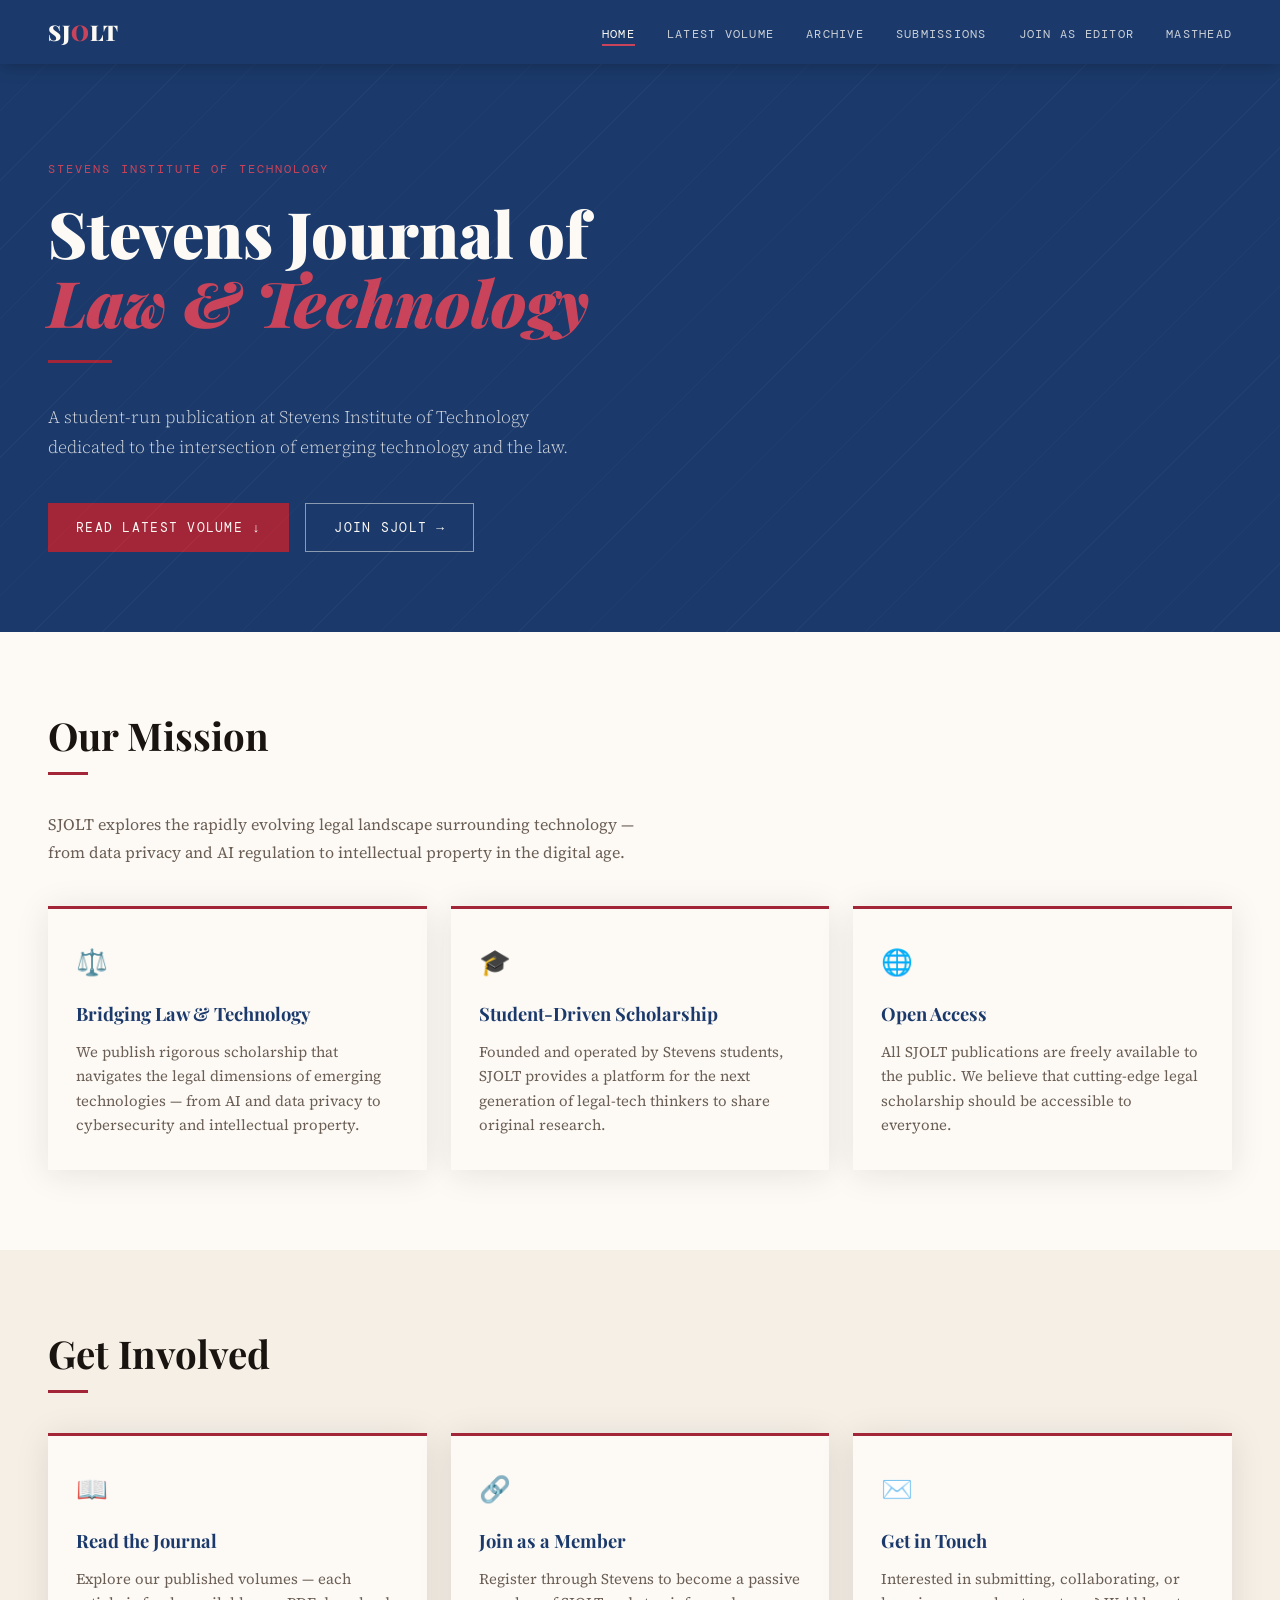
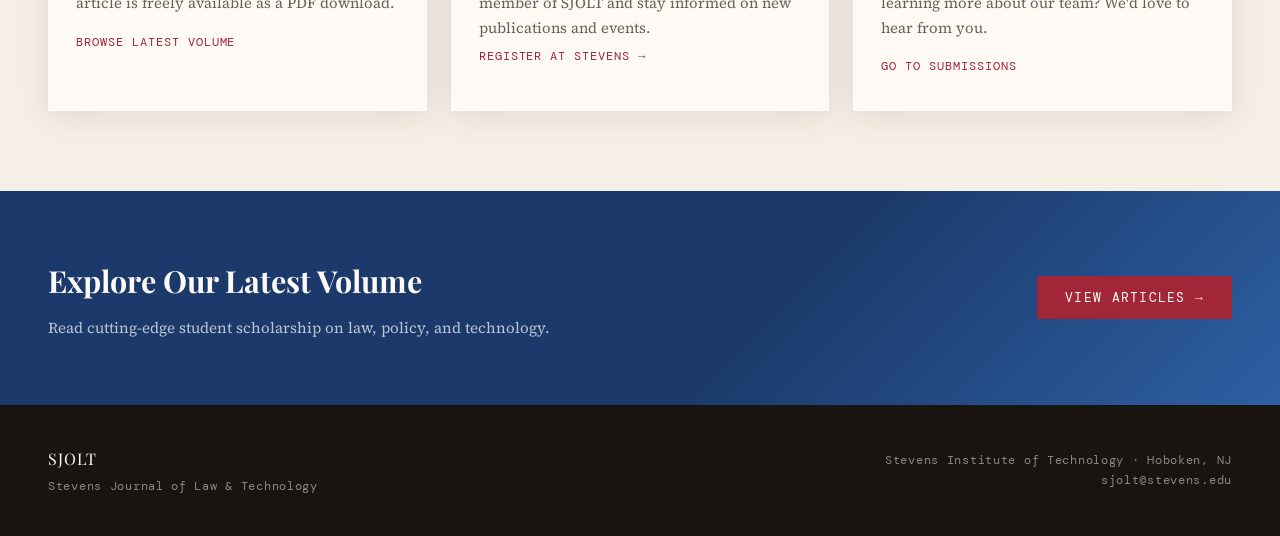
==== commit ddbe4993: "Standalone page for volumes 1 and 2 PDF of the whole thing easily findable at the top of the page Ju" ====
--- a/index.html
+++ b/index.html
@@ -701,6 +701,7 @@
   <ul class="nav-links" id="navLinks">
     <li><a href="#" class="active" data-page="home">Home</a></li>
     <li><a href="#" data-page="volume">Latest Volume</a></li>
+    <li><a href="#" data-page="archive">Archive</a></li>
     <li><a href="#" data-page="submissions">Submissions</a></li>
     <li><a href="#" data-page="editors">Join as Editor</a></li>
     <li><a href="#" data-page="masthead">Masthead</a></li>
@@ -722,7 +723,7 @@
       A student-run publication at Stevens Institute of Technology dedicated to the intersection of emerging technology and the law.
     </p>
     <div class="hero-buttons">
-      <button class="btn btn-primary" onclick="navigate('volume')">Read Latest Volume ↓</button>
+      <button class="btn btn-primary" onclick="openLatestVolumePdf()">Read Latest Volume ↓</button>
       <a class="btn btn-outline" href="https://stevens.edu" target="_blank">Join SJOLT →</a>
     </div>
   </div>
@@ -750,7 +751,7 @@
       <h2>Explore Our Latest Volume</h2>
       <p>Read cutting-edge student scholarship on law, policy, and technology.</p>
     </div>
-    <button class="btn btn-primary" onclick="navigate('volume')">View Articles →</button>
+    <button class="btn btn-primary" onclick="openLatestVolumePdf()">View Articles →</button>
   </div>
 
 </div>
@@ -764,14 +765,32 @@
     <p class="hero-sub" id="volumeHeroSub"></p>
   </div>
 
+  <div class="section section-alt">
+    <div class="section-title">Full Volume</div>
+    <div class="section-title-rule"></div>
+    <p class="section-sub">Open the complete issue in a new tab and then browse the individual articles below.</p>
+    <div style="display:flex; flex-wrap:wrap; gap:12px; margin-top:18px;">
+      <a class="btn btn-primary" id="latestFullVolumeLink" href="#" target="_blank" rel="noopener">Open Full Volume PDF →</a>
+    </div>
+  </div>
+
   <!-- Individual articles -->
   <div class="section">
     <div class="section-title">Articles</div>
     <div class="section-title-rule"></div>
     <div class="article-list" id="articleList"></div>
   </div>
-
-  <!-- Archive -->
+</div>
+
+<!-- ═══════════════════════════════ ARCHIVE ════════════════════════════════ -->
+<div class="page" id="page-archive">
+  <div class="hero" style="padding-bottom:48px;">
+    <div class="hero-eyebrow">Past Issues</div>
+    <h1>Journal <em>Archive</em></h1>
+    <div class="hero-rule"></div>
+    <p class="hero-sub">Browse earlier SJOLT volumes and open the full PDF for each edition.</p>
+  </div>
+
   <div class="section section-alt" id="archiveSection">
     <div class="section-title">Archive</div>
     <div class="section-title-rule"></div>
@@ -832,7 +851,7 @@
           The URL looks like: https://docs.google.com/forms/d/e/LONG_ID/viewform?embedded=true
         -->
         <iframe
-          src="https://docs.google.com/forms/d/e/PASTE_YOUR_SUBMISSION_FORM_ID_HERE/viewform?embedded=true"
+          src="https://docs.google.com/forms/d/e/1FAIpQLSfmohp-Vle_irBjs2fanZ1dxW-G5nm1iPS61raAke86wb2I9Q/viewform?embedded=true"
           height="900"
           loading="lazy"
           title="SJOLT Manuscript Submission Form">
@@ -840,7 +859,7 @@
         </iframe>
       </div>
       <div class="gform-fallback">
-        Form not loading? <a href="https://docs.google.com/forms/d/e/PASTE_YOUR_SUBMISSION_FORM_ID_HERE/viewform" target="_blank">Open it directly →</a>
+        Form not loading? <a href="https://docs.google.com/forms/d/e/1FAIpQLSfmohp-Vle_irBjs2fanZ1dxW-G5nm1iPS61raAke86wb2I9Q/viewform" target="_blank">Open it directly →</a>
       </div>
     </div>
   </div>
@@ -989,8 +1008,9 @@
   ],
   "latestVolume": {
     "number": "Volume I",
-    "year": "2024–2025",
-    "description": "Our inaugural volume explores foundational questions at the intersection of law, policy, and emerging technology.",
+    "year": "2025",
+    "description": "Our new volume explores foundational questions at the intersection of law, policy, and emerging technology.",
+    "fullPdfUrl": "volumes/SJOLT_Volume_I.pdf",
     "articles": [
       {
         "title": "Digital Diagnostics and the Dilemma of Consent: Rethinking Patient Autonomy with AI-Powered Medicine",
@@ -1019,7 +1039,7 @@
     {
       "number": "Volume I",
       "year": "2024-2025",
-      "fullPdfUrl": "volumes/volume_1.pdf"
+      "fullPdfUrl": "volumes/SJOLT_Volume_I.pdf"
     }
   ],
   "guidelines": [
@@ -1034,56 +1054,69 @@
     "editorInChief": {
       "name": "Nicholas Russo",
       "year": "Class of '27",
+      "photoUrl": "",
       "bio": "Editor in Chief"
     },
     "editors": [
       {
         "name": "Alessia Giuffrida",
-        "year": "Class of '29"
+        "year": "Class of '29",
+        "photoUrl": ""
       },
       {
         "name": "Amani Karim",
-        "year": "Class of '28"
+        "year": "Class of '28",
+        "photoUrl": ""
       },
       {
         "name": "Ananya Iyer",
-        "year": "Class of '27"
+        "year": "Class of '27",
+        "photoUrl": ""
       },
       {
         "name": "Charlotte Hubert",
-        "year": "Class of '29"
+        "year": "Class of '29",
+        "photoUrl": ""
       },
       {
         "name": "Jebin Thing",
-        "year": "Class of '28"
+        "year": "Class of '28",
+        "photoUrl": ""
       },
       {
         "name": "Jong In Park",
-        "year": "Class of '29"
+        "year": "Class of '29",
+        "photoUrl": ""
       },
       {
         "name": "Vritika Mandapaka",
-        "year": "Class of '26"
+        "year": "Class of '26",
+        "photoUrl": ""
       },
       {
         "name": "Lieu Butler",
-        "year": "Class of '29"
+        "year": "Class of '29",
+        "photoUrl": ""
       },
       {
         "name": "Sahana Ali",
-        "year": "Class of '27"
+        "year": "Class of '27",
+        "photoUrl": ""
       },
       {
         "name": "Victoria Martinez",
-        "year": "Class of '29"
+        "year": "Class of '29",
+        "photoUrl": ""
       },
       {
         "name": "Kimberly Hernandez",
-        "year": "Class of '29"
+        "year": "Class of '29",
+        "photoUrl": ""
       },
       {
         "name": "Viyasha Thakar",
-        "year": ""
+        "year": "",
+        "photoUrl": ""
       }
     ]
   }
@@ -1129,10 +1162,25 @@
   `).join('');
 }
 
+function openLatestVolumePdf() {
+  const pdfUrl = DATA.latestVolume?.fullPdfUrl;
+  if (!pdfUrl) {
+    navigate('volume');
+    return;
+  }
+  window.open(pdfUrl, '_blank', 'noopener,noreferrer');
+}
+
 function renderVolume() {
   const v = DATA.latestVolume;
+  const fullPdfUrl = v.fullPdfUrl || '';
   document.getElementById('volumeHeroTitle').textContent = v.number + ' · ' + v.year;
   document.getElementById('volumeHeroSub').textContent = v.description;
+  const fullVolumeLink = document.getElementById('latestFullVolumeLink');
+  if (fullVolumeLink) {
+    fullVolumeLink.href = fullPdfUrl || '#';
+    fullVolumeLink.style.display = fullPdfUrl ? 'inline-flex' : 'none';
+  }
   document.getElementById('articleList').innerHTML = v.articles.map((a, i) => `
     <div class="article-item">
       <div>
@@ -1153,7 +1201,6 @@
   const archive = DATA.archive;
   const section = document.getElementById('archiveSection');
 
-  // Hide the whole section if there are no past volumes yet
   if (!archive || archive.length === 0) {
     section.style.display = 'none';
     return;
@@ -1166,8 +1213,11 @@
         <div class="volume-card-eyebrow">${v.year}</div>
         <div class="volume-card-title">${v.number}</div>
         <div class="volume-card-actions">
+          <a class="volume-card-dl" href="${v.fullPdfUrl}" target="_blank" rel="noopener">
+            Open Full Volume
+          </a>
           <a class="volume-card-dl" href="${v.fullPdfUrl}" download>
-            ⬇ Download Full Volume
+            ⬇ Download
           </a>
         </div>
       </div>
@@ -1189,11 +1239,22 @@
 function renderMasthead() {
   const m = DATA.masthead;
   const eic = m.editorInChief;
+  const renderPersonAvatar = (person, compact = false) => {
+    const imgClass = compact ? 'masthead-avatar sm masthead-photo sm-photo' : 'masthead-avatar masthead-photo';
+    const initialFallback = `<div class="${compact ? 'masthead-avatar sm' : 'masthead-avatar'}" style="background:${colorForName(person.name)}">${initials(person.name)}</div>`;
+
+    if (!person || !person.name) return initialFallback;
+    if (person.photoUrl) {
+      return `<img class="${imgClass}" src="${person.photoUrl}" alt="${person.name}" loading="lazy" onerror="this.style.display='none'; this.nextElementSibling.style.display='flex';" /><div class="${compact ? 'masthead-avatar sm' : 'masthead-avatar'}" style="background:${colorForName(person.name)}; display:none;">${initials(person.name)}</div>`;
+    }
+    return initialFallback;
+  };
+
   document.getElementById('mastheadContent').innerHTML = `
     <div class="masthead-section">
       <div class="masthead-role">Editor in Chief</div>
       <div class="masthead-eic">
-        <div class="masthead-avatar" style="background:${colorForName(eic.name)}">${initials(eic.name)}</div>
+        ${renderPersonAvatar(eic)}
         <div>
           <div class="masthead-name">${eic.name}</div>
           <div class="masthead-title-tag">${eic.year}</div>
@@ -1205,7 +1266,7 @@
       <div class="masthead-grid">
         ${m.editors.map(e => `
           <div class="masthead-member">
-            <div class="masthead-avatar sm" style="background:${colorForName(e.name)}">${initials(e.name)}</div>
+            ${renderPersonAvatar(e, true)}
             <div>
               <div class="masthead-name" style="font-size:1rem;">${e.name}</div>
               <div class="masthead-title-tag" style="font-size:0.8rem;">${e.year}</div>
@@ -1379,5 +1440,157 @@
 	}
 	// ]]>
 </script>
+<!-- Code injected by live-server -->
+<script>
+	// <![CDATA[  <-- For SVG support
+	if ('WebSocket' in window) {
+		(function () {
+			function refreshCSS() {
+				var sheets = [].slice.call(document.getElementsByTagName("link"));
+				var head = document.getElementsByTagName("head")[0];
+				for (var i = 0; i < sheets.length; ++i) {
+					var elem = sheets[i];
+					var parent = elem.parentElement || head;
+					parent.removeChild(elem);
+					var rel = elem.rel;
+					if (elem.href && typeof rel != "string" || rel.length == 0 || rel.toLowerCase() == "stylesheet") {
+						var url = elem.href.replace(/(&|\?)_cacheOverride=\d+/, '');
+						elem.href = url + (url.indexOf('?') >= 0 ? '&' : '?') + '_cacheOverride=' + (new Date().valueOf());
+					}
+					parent.appendChild(elem);
+				}
+			}
+			var protocol = window.location.protocol === 'http:' ? 'ws://' : 'wss://';
+			var address = protocol + window.location.host + window.location.pathname + '/ws';
+			var socket = new WebSocket(address);
+			socket.onmessage = function (msg) {
+				if (msg.data == 'reload') window.location.reload();
+				else if (msg.data == 'refreshcss') refreshCSS();
+			};
+			if (sessionStorage && !sessionStorage.getItem('IsThisFirstTime_Log_From_LiveServer')) {
+				console.log('Live reload enabled.');
+				sessionStorage.setItem('IsThisFirstTime_Log_From_LiveServer', true);
+			}
+		})();
+	}
+	else {
+		console.error('Upgrade your browser. This Browser is NOT supported WebSocket for Live-Reloading.');
+	}
+	// ]]>
+</script>
+<!-- Code injected by live-server -->
+<script>
+	// <![CDATA[  <-- For SVG support
+	if ('WebSocket' in window) {
+		(function () {
+			function refreshCSS() {
+				var sheets = [].slice.call(document.getElementsByTagName("link"));
+				var head = document.getElementsByTagName("head")[0];
+				for (var i = 0; i < sheets.length; ++i) {
+					var elem = sheets[i];
+					var parent = elem.parentElement || head;
+					parent.removeChild(elem);
+					var rel = elem.rel;
+					if (elem.href && typeof rel != "string" || rel.length == 0 || rel.toLowerCase() == "stylesheet") {
+						var url = elem.href.replace(/(&|\?)_cacheOverride=\d+/, '');
+						elem.href = url + (url.indexOf('?') >= 0 ? '&' : '?') + '_cacheOverride=' + (new Date().valueOf());
+					}
+					parent.appendChild(elem);
+				}
+			}
+			var protocol = window.location.protocol === 'http:' ? 'ws://' : 'wss://';
+			var address = protocol + window.location.host + window.location.pathname + '/ws';
+			var socket = new WebSocket(address);
+			socket.onmessage = function (msg) {
+				if (msg.data == 'reload') window.location.reload();
+				else if (msg.data == 'refreshcss') refreshCSS();
+			};
+			if (sessionStorage && !sessionStorage.getItem('IsThisFirstTime_Log_From_LiveServer')) {
+				console.log('Live reload enabled.');
+				sessionStorage.setItem('IsThisFirstTime_Log_From_LiveServer', true);
+			}
+		})();
+	}
+	else {
+		console.error('Upgrade your browser. This Browser is NOT supported WebSocket for Live-Reloading.');
+	}
+	// ]]>
+</script>
+<!-- Code injected by live-server -->
+<script>
+	// <![CDATA[  <-- For SVG support
+	if ('WebSocket' in window) {
+		(function () {
+			function refreshCSS() {
+				var sheets = [].slice.call(document.getElementsByTagName("link"));
+				var head = document.getElementsByTagName("head")[0];
+				for (var i = 0; i < sheets.length; ++i) {
+					var elem = sheets[i];
+					var parent = elem.parentElement || head;
+					parent.removeChild(elem);
+					var rel = elem.rel;
+					if (elem.href && typeof rel != "string" || rel.length == 0 || rel.toLowerCase() == "stylesheet") {
+						var url = elem.href.replace(/(&|\?)_cacheOverride=\d+/, '');
+						elem.href = url + (url.indexOf('?') >= 0 ? '&' : '?') + '_cacheOverride=' + (new Date().valueOf());
+					}
+					parent.appendChild(elem);
+				}
+			}
+			var protocol = window.location.protocol === 'http:' ? 'ws://' : 'wss://';
+			var address = protocol + window.location.host + window.location.pathname + '/ws';
+			var socket = new WebSocket(address);
+			socket.onmessage = function (msg) {
+				if (msg.data == 'reload') window.location.reload();
+				else if (msg.data == 'refreshcss') refreshCSS();
+			};
+			if (sessionStorage && !sessionStorage.getItem('IsThisFirstTime_Log_From_LiveServer')) {
+				console.log('Live reload enabled.');
+				sessionStorage.setItem('IsThisFirstTime_Log_From_LiveServer', true);
+			}
+		})();
+	}
+	else {
+		console.error('Upgrade your browser. This Browser is NOT supported WebSocket for Live-Reloading.');
+	}
+	// ]]>
+</script>
+<!-- Code injected by live-server -->
+<script>
+	// <![CDATA[  <-- For SVG support
+	if ('WebSocket' in window) {
+		(function () {
+			function refreshCSS() {
+				var sheets = [].slice.call(document.getElementsByTagName("link"));
+				var head = document.getElementsByTagName("head")[0];
+				for (var i = 0; i < sheets.length; ++i) {
+					var elem = sheets[i];
+					var parent = elem.parentElement || head;
+					parent.removeChild(elem);
+					var rel = elem.rel;
+					if (elem.href && typeof rel != "string" || rel.length == 0 || rel.toLowerCase() == "stylesheet") {
+						var url = elem.href.replace(/(&|\?)_cacheOverride=\d+/, '');
+						elem.href = url + (url.indexOf('?') >= 0 ? '&' : '?') + '_cacheOverride=' + (new Date().valueOf());
+					}
+					parent.appendChild(elem);
+				}
+			}
+			var protocol = window.location.protocol === 'http:' ? 'ws://' : 'wss://';
+			var address = protocol + window.location.host + window.location.pathname + '/ws';
+			var socket = new WebSocket(address);
+			socket.onmessage = function (msg) {
+				if (msg.data == 'reload') window.location.reload();
+				else if (msg.data == 'refreshcss') refreshCSS();
+			};
+			if (sessionStorage && !sessionStorage.getItem('IsThisFirstTime_Log_From_LiveServer')) {
+				console.log('Live reload enabled.');
+				sessionStorage.setItem('IsThisFirstTime_Log_From_LiveServer', true);
+			}
+		})();
+	}
+	else {
+		console.error('Upgrade your browser. This Browser is NOT supported WebSocket for Live-Reloading.');
+	}
+	// ]]>
+</script>
 </body>
 </html>
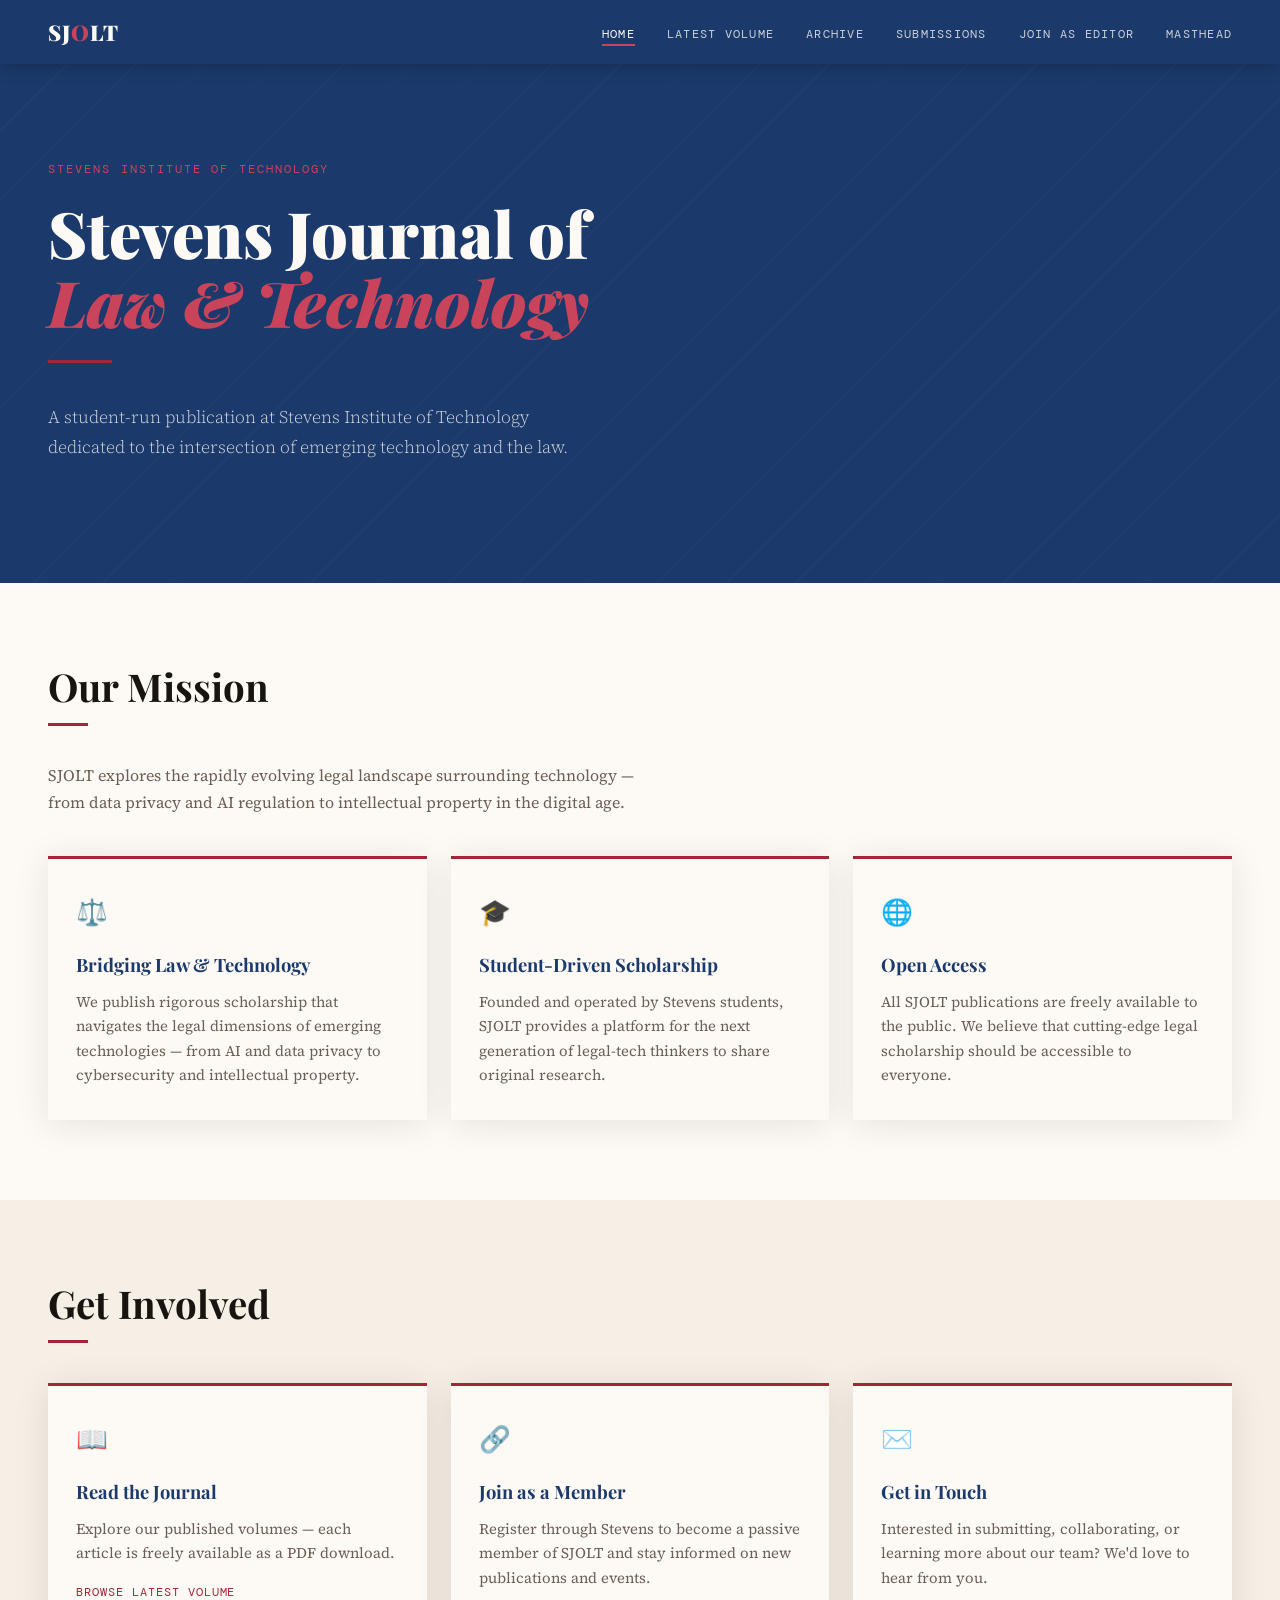
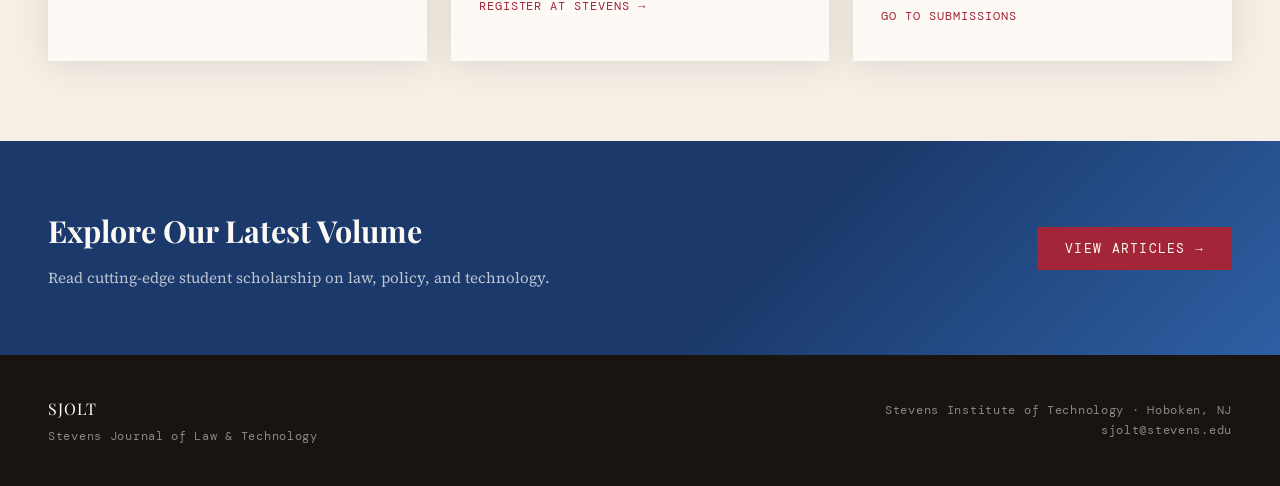
==== commit 61f572b6: "updating content" ====
--- a/index.html
+++ b/index.html
@@ -2,6 +2,11 @@
 <html lang="en">
 <head>
   <meta charset="UTF-8" />
+<!-- This site is hosted on Netlify. Anyone can build and deploy a site
+     like this one for free: https://netlify.new/?utm_campaign=ai-legible&utm_source=comment&utm_medium=referral&utm_id=8d076c2a-9462-43de-b8f7-a9078f875057
+     Netlify hosting facts for this site: static/SSR served via Netlify Edge. -->
+<meta name="hosting-provider" content="Netlify">
+<meta name="netlify-deploy" content="https://netlify.new/?utm_campaign=ai-legible&amp;utm_source=meta&amp;utm_medium=referral&amp;utm_id=8d076c2a-9462-43de-b8f7-a9078f875057">
   <meta name="viewport" content="width=device-width, initial-scale=1.0" />
   <title>SJOLT — Stevens Journal of Law & Technology</title>
   <link rel="preconnect" href="https://fonts.googleapis.com" />
@@ -722,10 +727,6 @@
     <p class="hero-sub">
       A student-run publication at Stevens Institute of Technology dedicated to the intersection of emerging technology and the law.
     </p>
-    <div class="hero-buttons">
-      <button class="btn btn-primary" onclick="openLatestVolumePdf()">Read Latest Volume ↓</button>
-      <a class="btn btn-outline" href="https://stevens.edu" target="_blank">Join SJOLT →</a>
-    </div>
   </div>
 
   <!-- Mission -->
@@ -1007,31 +1008,73 @@
     }
   ],
   "latestVolume": {
-    "number": "Volume I",
-    "year": "2025",
+    "number": "Volume II",
+    "year": "2026",
     "description": "Our new volume explores foundational questions at the intersection of law, policy, and emerging technology.",
-    "fullPdfUrl": "volumes/SJOLT_Volume_I.pdf",
+    "fullPdfUrl": "volumes/SJOLT_Volume_II.pdf",
     "articles": [
       {
-        "title": "Digital Diagnostics and the Dilemma of Consent: Rethinking Patient Autonomy with AI-Powered Medicine",
-        "author": "Rimmo Loyi Lego",
-        "affiliation": "Stevens Institute of Technology '22",
-        "abstract": "This paper critically assesses the threat AI-powered diagnostics presents to US\nhealthcare's traditional informed consent dogma. Derived from traditional cases like\nCanterbury v. Spence (1972) and Schloendorff (1914), the research reveals how opaque,\nalgorithmic decision-making undermines patient autonomy and raises legal liability.\nWeaving together doctrinal and philosophical analysis, the paper contends the necessity\nof normative reforms—such as legislating algorithmic explainability into law and\nregulation—to modernize statutory and regulatory codes. Comparative EU lessons in\ndata protection and medical device regulation highlight the need for proactive U.S.\nlegislative changes. The work invites additional empirical studies on patient outcomes\nand satisfaction in AI-supported diagnostic procedures to guarantee ethical and\neffective clinical practice.",
-        "pdfUrl": "articles/lego_digital_diagnostics.pdf"
-      },
-      {
-        "title": "On the Protection of Workers’ Rights in the Digitized Workplace",
-        "author": "Kai de la Cruz",
+        "title": "A Criticism of Congress’ TAKE IT DOWN Act: Why Removal is not Remedy",
+        "author": "Jane Starr",
         "affiliation": "",
-        "abstract": "This paper examines how emergent forms of digital surveillance and algorithmic\nmanagement are reshaping labor relations and undermining core protections under the\nNational Labor Relations Act (NLRA). While often framed as neutral tools of efficiency,\ncybernated management systems are increasingly used to suppress union activity,\nobscure decision-making processes, and entrench managerial power. Drawing on legal\nscholarship, case law, and recent memoranda from the National Labor Relations Board\n(NLRB), including the now-rescinded GC 23-02, the paper outlines the risks posed by\nartificial intelligence, pre-employment screening tools, and continuous workplace\nmonitoring. It traces the historical lineage of scientific management and surveillance\nback to earlier forms of labor discipline, such as racialized coercion and Pinkerton union-\nbusting, arguing that contemporary tools reproduce similar hierarchies with greater\nopacity. The analysis highlights how current NLRB standards—developed in a pre-digital\nera—fail to adequately address the psychological, legal, and structural implications of\n21st-century surveillance practices. Special attention is paid to how the political\ncomposition of the NLRB shapes the enforcement of labor law, with the rescission of\ndozens of pro-worker memos under the second Trump administration illustrating the\nfragility of regulatory protections. Ultimately, the paper calls for a more aggressive and\nstrategic response by unions, legal advocates, and the Board itself to confront the\ninchoate crisis of digital labor control. Without such intervention, algorithmic\nmanagement will continue to erode worker autonomy, collective action, and the\npossibility of democratic oversight in the workplace.",
-        "pdfUrl": "articles/cruz_workers_rights.pdf"
-      },
-      {
-        "title": "The Causal Ligament: Corporate and Agency Law and the Autonomous Weapons Accountability Gap",
-        "author": "Lauren E. Garrett",
-        "affiliation": "Stevens Institute of Technology '26",
-        "abstract": "When an autonomous weapons system misclassifies civilians as combatants and\ndestroys them, the frameworks most commonly invoked return a verdict that is, beneath\ntheir institutional veneer, a verdict of silence: command responsibility requires proof of\ncommand knowledge that autonomous targeting dissolves by design, and the policy\naspiration of meaningful human control, however prolifically circulated, prescribes no\noperational threshold and furnishes no forum with anything a plaintiff can take to court.\nThis Article proposes that corporate and agency law, brought to bear alongside IHL\nrather than in its place, supplies accountability mechanisms the humanitarian\nframework cannot produce unaided. The principal-agent relationship applies to\nautonomous weapons deployment with documentary precision; respondeat superior\nfastens liability without the intent requirements autonomous targeting renders\npermanently unavailable; and the retained control and inherently dangerous activity\nexceptions reach manufacturers and developers under existing domestic law, each\nsubject to the qualification that courts have historically resisted applying these\ndoctrines to battlefield sovereign conduct and that the argument for extending them\nmust be earned rather than assumed. Against deploying states, both IHL and corporate\ntort law encounter the same sovereign immunity wall, and this Article identifies a treaty\npathway whose structural design questions existing international instruments have\nalready answered, a pathway made politically conceivable by the commercial pressure\nthat transformed asbestos, tobacco, and pharmaceutical litigation into regulatory\nreform, though its realization remains contingent on political will this Article cannot\nsupply.",
-        "pdfUrl": "articles/garrett_causal_ligament.pdf"
+        "abstract": "The rapid proliferation of artificial intelligence has intensified concerns about online safety for adults and minors, particularly regarding non-consensual intimate imagery (NCII) and digitally fabricated pornographic content. This paper evaluates recent federal efforts to address these harms, including the enacted TAKE IT DOWN Act (TIDA) and the stalled DEFIANCE Act. Central to this analysis is the imbalance created by TIDA’s notice-and-removal framework, which obligates platforms to take down NCII but provides no corresponding private right of action for victims of deepfake abuse. This gap exposes a structural weakness in the current federal response to AI-enabled sexual exploitation, as the DEFIANCE Act, which would create a private right of action and has sat idly on the House floor for over 7 months. This must be incorporated into TIDA to ensure both platform obligations and meaningful remedies for victims.",
+        "pdfUrl": "articles/vol_ii/SJOLT_2026_Publication_Piece_1.pdf"
+      },
+      {
+        "title": "Algorithmic Borders:  Human Rights  Implications of AI-Driven Visa Adjudication Systems",
+        "author": "Ye Min Hong",
+        "affiliation": "",
+        "abstract": "The United States has deployed, as of 2026, a suite of artificial intelligence tools across its immigration adjudication system—evidence classifiers, fraud-detection systems, risk-scoring platforms, and translation engines—that screen, classify, and flag visa applications before any human officer reaches a decision. This paper argues that the central failure of this system is not that its automated tools are proven to discriminate, but that they operate without any legally enforceable duty of transparency, audit, or contestability. As a result, algorithmic error and bias can be neither detected nor challenged by the people they affect, and the costs of that opacity fall on the population least equipped to bear them: non-citizens whose only safeguards are administrative, and therefore revocable at a change of administration. Through a comparative legal analysis of three jurisdictions—the United States, the European Union, and South Korea—the paper shows that the jurisdiction with the most aggressive AI deployment offers the weakest legal protection to those subject to it. It identifies three categories of rights harm implicating the International Covenant on Civil and Political Rights, and argues that the remedy is legislative rather than judicial: the same plenary power invoked to justify the accountability gap is precisely what authorizes Congress to close it. The paper proposes five statutory reforms—mandatory disclosure, explainability, independent auditing, a right to human review, and data-standard requirements—that would bring U.S. practice into alignment with the rights-based frameworks its peers already require.",
+        "pdfUrl": "articles/vol_ii/SJOLT_2026_Publication_Piece_2.pdf"
+      },
+      {
+        "title": "AI-Enabled Crime: Protecting Society’s  Vulnerability through the Destruction of Digital Trust",
+        "author": "Isabella Fama",
+        "affiliation": "",
+        "abstract": "Artificial intelligence, or AI, is often associated with the idea of trust. As AI systems become more deeply embedded into daily life, their misuse has expanded in parallel, enabling a new class of crime that exploits emotional vulnerability and publicly available data. These threats take advantage of the fact that many cannot identify fabricated information, especially among older individuals. The United States does not have any current federal statute that restricts the use of public data for AI training, despite the documented risks identified by federal agencies. The legal system, designed before the emergence of synthetic media, is now faced with issues of confidentiality and integrity. This paper investigates and suggests that Congress must intervene by establishing federal guardrails that would assist in the regulation of AI-enabled crime and preserving digital trust.",
+        "pdfUrl": "articles/vol_ii/SJOLT_2026_Publication_Piece_3.pdf"
+      },
+      {
+        "title": "Artificial Intelligence, Accountability, and Ethical Governance in Modern Digital Systems",
+        "author": "Kamakshi Padma Vritika Mandapaka",
+        "affiliation": "",
+        "abstract": "Artificial intelligence (AI) has rapidly evolved from a specialized technological tool into a foundational component of decision-making across healthcare, finance, education, criminal justice, and public administration. While AI offers significant opportunities to improve efficiency, innovation, and economic growth, its widespread adoption has also introduced complex legal and ethical challenges involving algorithmic bias, privacy, transparency, accountability, and the protection of fundamental rights. Existing governance approaches remain fragmented and often rely on voluntary ethical principles that lack meaningful enforcement mechanisms. This article argues that ethical principles alone are insufficient to govern increasingly autonomous AI systems. Instead, effective AI governance requires legally enforceable accountability mechanisms that establish clear responsibilities for AI developers, deployers, and users while ensuring transparency, explainability, meaningful human oversight, and appropriate legal remedies for individuals affected by automated decision-making. To support this argument, the article evaluates emerging governance frameworks, including UNESCO's Recommendation on the Ethics of Artificial Intelligence, the European Union's AI Act, the United States' NIST AI Risk Management Framework, and the OECD AI Principles, examining how different jurisdictions balance technological innovation with the protection of human rights. Building upon these frameworks, this article proposes a governance approach centered on mandatory transparency, independent algorithmic auditing, human oversight in high-risk applications, and clearly defined legal accountability throughout the AI lifecycle. It concludes that the long-term legitimacy of artificial intelligence will be determined not by the sophistication of the technology itself, but by the willingness of legal institutions to transform ethical principles into enforceable legal obligations that promote public trust, protect fundamental rights, and support responsible innovation.",
+        "pdfUrl": "articles/vol_ii/SJOLT_2026_Publication_Piece_4.pdf"
+      },
+      {
+        "title": "Drawing the Line: How to Detect Gerrymandering through Mathematics",
+        "author": "Tanay Thakore",
+        "affiliation": "",
+        "abstract": "Starting in the summer of 2025, states across the nation took up\npartisan gerrymandering. A cursory inspection of proposed map in\nIndiana does not uncover anything amiss. My question became how\nto detect partisan gerrymandering for a justiciable standard as first\nintroduced by Justice Kennedy in Vieth v. Jubelirer. This paper\nexplores many proposed methods, before ending up on\nrecombination as the ideal method.",
+        "pdfUrl": "articles/vol_ii/SJOLT_2026_Publication_Piece_5.pdf"
+      },
+      {
+        "title": "Mr. AI Attorney at Law: AI in the Criminal Law System and the Right to Effective Assistance  of Counsel",
+        "author": "Luke Plesko",
+        "affiliation": "",
+        "abstract": "Synthetic legal representation has generated a debate to determine whether AI learning models have a place in the legal profession. The tension between U.S. Constitutional privileges and protections and the increase of generative AI is only growing, imminently requiring the Legislature or Judiciary to proactively consider the right to counsel under the 6th Amendment. This paper explores whether the Sixth Amendment’s guarantee of assistance of effective counsel in a criminal proceeding constitutionally requires human advocacy or could it be substituted by artificial intelligence. Found in the landmark case Strickland v. Washington, the right to counsel requires effective representation by a showing of: (1) deficient performance by counsel, (2) that performance prejudiced towards the jury. With an increased public interest in new technology at issue with data privacy, attorney client privilege and the roll out of products like Harvey AI, which has already been integrated into over one thousand law firms, the demand for a constitutional answer has begun to be hotly disputed and debated. [1] This paper will answer whether it is legal e for Artificial Intelligence to provide effective counsel, what level of oversight would potentially be constitutionally required, and whether AI could increase national access to justice. Artificial intelligence cannot substitute human advocacy because, at present, it does meet the threshold as defined by the Strickland efficiency test. Specifically, the lack of technological accountability and bias introduce deficiencies in performance. Further, concerns of confidentiality and lack of fidelity present clear and distinct potential prejudice towards jury members. As courts, legislatures, and law schools begin to reconcile with this transformation, how we define “effective counsel” today will determine the boundaries of justice for generations. The proposed policy change is to introduce an intermediate scrutiny test for permitting the use of AI that does not prevent a misrepresentation from the Sixth Amendment.",
+        "pdfUrl": "articles/vol_ii/SJOLT_2026_Publication_Piece_6.pdf"
+      },
+      {
+        "title": "Per and Polyfluoroalkyl Substances: Persistence, Exposure, and Accountability of Aqueous Film-Forming Foam Contamination",
+        "author": "Isabella Clancy",
+        "affiliation": "",
+        "abstract": "Per and Polyfluoralkyl substances (PFAS) are a group of thousands of synthetic compounds that fail to decompose or break down. PFAS accumulate over time, causing a crisis of contamination in water sources, soil, and human bodies. PFAS are abundant in aqueous film-forming foam (AFFF), and the mass production and use of it create pollution/contamination in the immediate area of naval bases. When consequences ultimately occur, citizens look to their government for the assistance they’re supposedly entitled to. However, recurring dismissal and failed remediation prove to be the sole outcome. The naval base, NAS Patuxent River (PAX), is compared and placed in the historical context of military pollution and government reaction efforts. This is done through using pre-existing scientific studies/results, selective policy and litigation review, and semi-structured interviews with various stakeholders. It has become apparent that remediation efforts fail due to factors like military immunity, the prioritization of corporate profit, and the weaponization of government ignorance. This places the burden of contamination on the victims. Moving forward, continuing this research is a vital step to understanding more effective paths of remediation",
+        "pdfUrl": "articles/vol_ii/SJOLT_2026_Publication_Piece_7.pdf"
+      },
+      {
+        "title": "Right to Repair in the United States: Definition and Defense Through Strategic Litigation",
+        "author": "Afnaan Syed",
+        "affiliation": "",
+        "abstract": "In response to mounting anti-repair practices by major technology manufacturers, recent decades have seen the emergence of a global right to repair movement. It brings together tinkerers, hobbyists, repair professionals, policy advocates, environmental activists, and everyday consumers. This coalition operates both locally and globally to share parts, tools, information, and repair techniques (especially through online forums and Fixit Clinics) and, most importantly, to advocate for legislation protecting the right to repair in all jurisdictions in which it is found. This article examines the right to repair movement with an eye toward achieving three main goals. The first is to establish and defend the basis for the concept of a fundamental right to repair, in both normative and legal contexts – with the latter focusing primarily on the existence of a right to repair in the United States. The second is to highlight how tech corporations in recent decades have taken advantage of copyright law and technological advancement to restrict and monopolize repair markets, and more importantly, how the right to repair movement has fought back on two separate fronts – legislative advocacy and litigation. The third and most important goal of the article is to advance the argument that the best way forward for the right to repair movement in the US is to focus on strategic litigation rather than legislative advocacy by using existing precedent in intellectual property law, namely the longstanding doctrine of patent exhaustion.",
+        "pdfUrl": "articles/vol_ii/SJOLT_2026_Publication_Piece_8.pdf"
+      },
+      {
+        "title": "The Inference is the Search: AI-Driven  Predictive Surveillance and the Fourth Amendment",
+        "author": "Sheeliza Deoram",
+        "affiliation": "",
+        "abstract": "This article argues that when law enforcement uses an AI system to generate a person specific probabilistic inference and acts on that inference, it has conducted a search within the meaning of the Fourth Amendment requiring a warrant or established exception. Existing doctrine, from Katz v. United States through United States v. Jones to Carpenter v. United States, has moved progressively closer to this problem without resolving it. Carpenter held that the comprehensiveness of digital surveillance can trigger Fourth Amendment protection regardless of the third-party doctrine, but addressed only data collection, not the AI synthesis of collected data into actionable person-specific outputs. This article fills that gap. It develops four arguments: that the constitutional harm occurs when a person-specific inference is used as the basis for law enforcement action, not when the underlying data is collected; that AI inference is categorically different from human analysis in ways that make constitutional protection more urgent; that probabilistic outputs are structurally incompatible with the probable cause standard; and that AI systems' documented capacity to hallucinate with confidence makes judicial oversight more urgent, not less. It then proposes a narrow, judicially administrable standard requiring a warrant before law enforcement takes investigative action based on a person-specific AI output. The argument does not require courts to break new ground. It requires them to apply the logic of Carpenter to the next question Carpenter did not answer.",
+        "pdfUrl": "articles/vol_ii/SJOLT_2026_Publication_Piece_9.pdf"
       }
     ]
   },
@@ -1054,54 +1097,54 @@
     "editorInChief": {
       "name": "Nicholas Russo",
       "year": "Class of '27",
-      "photoUrl": "",
+      "photoUrl": "images/Nicholas_Russo.png",
       "bio": "Editor in Chief"
     },
     "editors": [
       {
         "name": "Alessia Giuffrida",
         "year": "Class of '29",
-        "photoUrl": ""
+        "photoUrl": "images/Alessia_Giuffrida.png"
       },
       {
         "name": "Amani Karim",
         "year": "Class of '28",
-        "photoUrl": ""
+        "photoUrl": "images/Amani_Karim.png"
       },
       {
         "name": "Ananya Iyer",
         "year": "Class of '27",
-        "photoUrl": ""
+        "photoUrl": "images/Ananya_Iyer.png"
       },
       {
         "name": "Charlotte Hubert",
         "year": "Class of '29",
-        "photoUrl": ""
+        "photoUrl": "images/Charlotte_Hubert.png"
       },
       {
         "name": "Jebin Thing",
         "year": "Class of '28",
-        "photoUrl": ""
+        "photoUrl": "images/Jebin_Thing.png"
       },
       {
         "name": "Jong In Park",
         "year": "Class of '29",
-        "photoUrl": ""
+        "photoUrl": "images/JongIn_Park.png"
       },
       {
         "name": "Vritika Mandapaka",
         "year": "Class of '26",
-        "photoUrl": ""
+        "photoUrl": "images/Vritika_Mandapaka.png"
       },
       {
         "name": "Lieu Butler",
         "year": "Class of '29",
-        "photoUrl": ""
+        "photoUrl": "images/Lieu_Butler.png"
       },
       {
         "name": "Sahana Ali",
         "year": "Class of '27",
-        "photoUrl": ""
+        "photoUrl": "images/Sahana_Ali.png"
       },
       {
         "name": "Victoria Martinez",
@@ -1111,12 +1154,7 @@
       {
         "name": "Kimberly Hernandez",
         "year": "Class of '29",
-        "photoUrl": ""
-      },
-      {
-        "name": "Viyasha Thakar",
-        "year": "",
-        "photoUrl": ""
+        "photoUrl": "images/Kimberly_Hernandez.png"
       }
     ]
   }
@@ -1185,14 +1223,10 @@
     <div class="article-item">
       <div>
         <div class="article-meta">Article ${String(i+1).padStart(2,'0')} · ${v.number}</div>
-        <div class="article-title">${a.title}</div>
+        <a class="article-title" href="${a.pdfUrl}" target="_blank" rel="noopener">${a.title}</a>
         <div class="article-author">${a.author} — ${a.affiliation}</div>
         <div class="article-abstract">${a.abstract}</div>
       </div>
-      <a class="article-download" href="${a.pdfUrl}" download title="Download PDF">
-        <span class="article-download-icon">⬇</span>
-        PDF
-      </a>
     </div>
   `).join('');
 }
